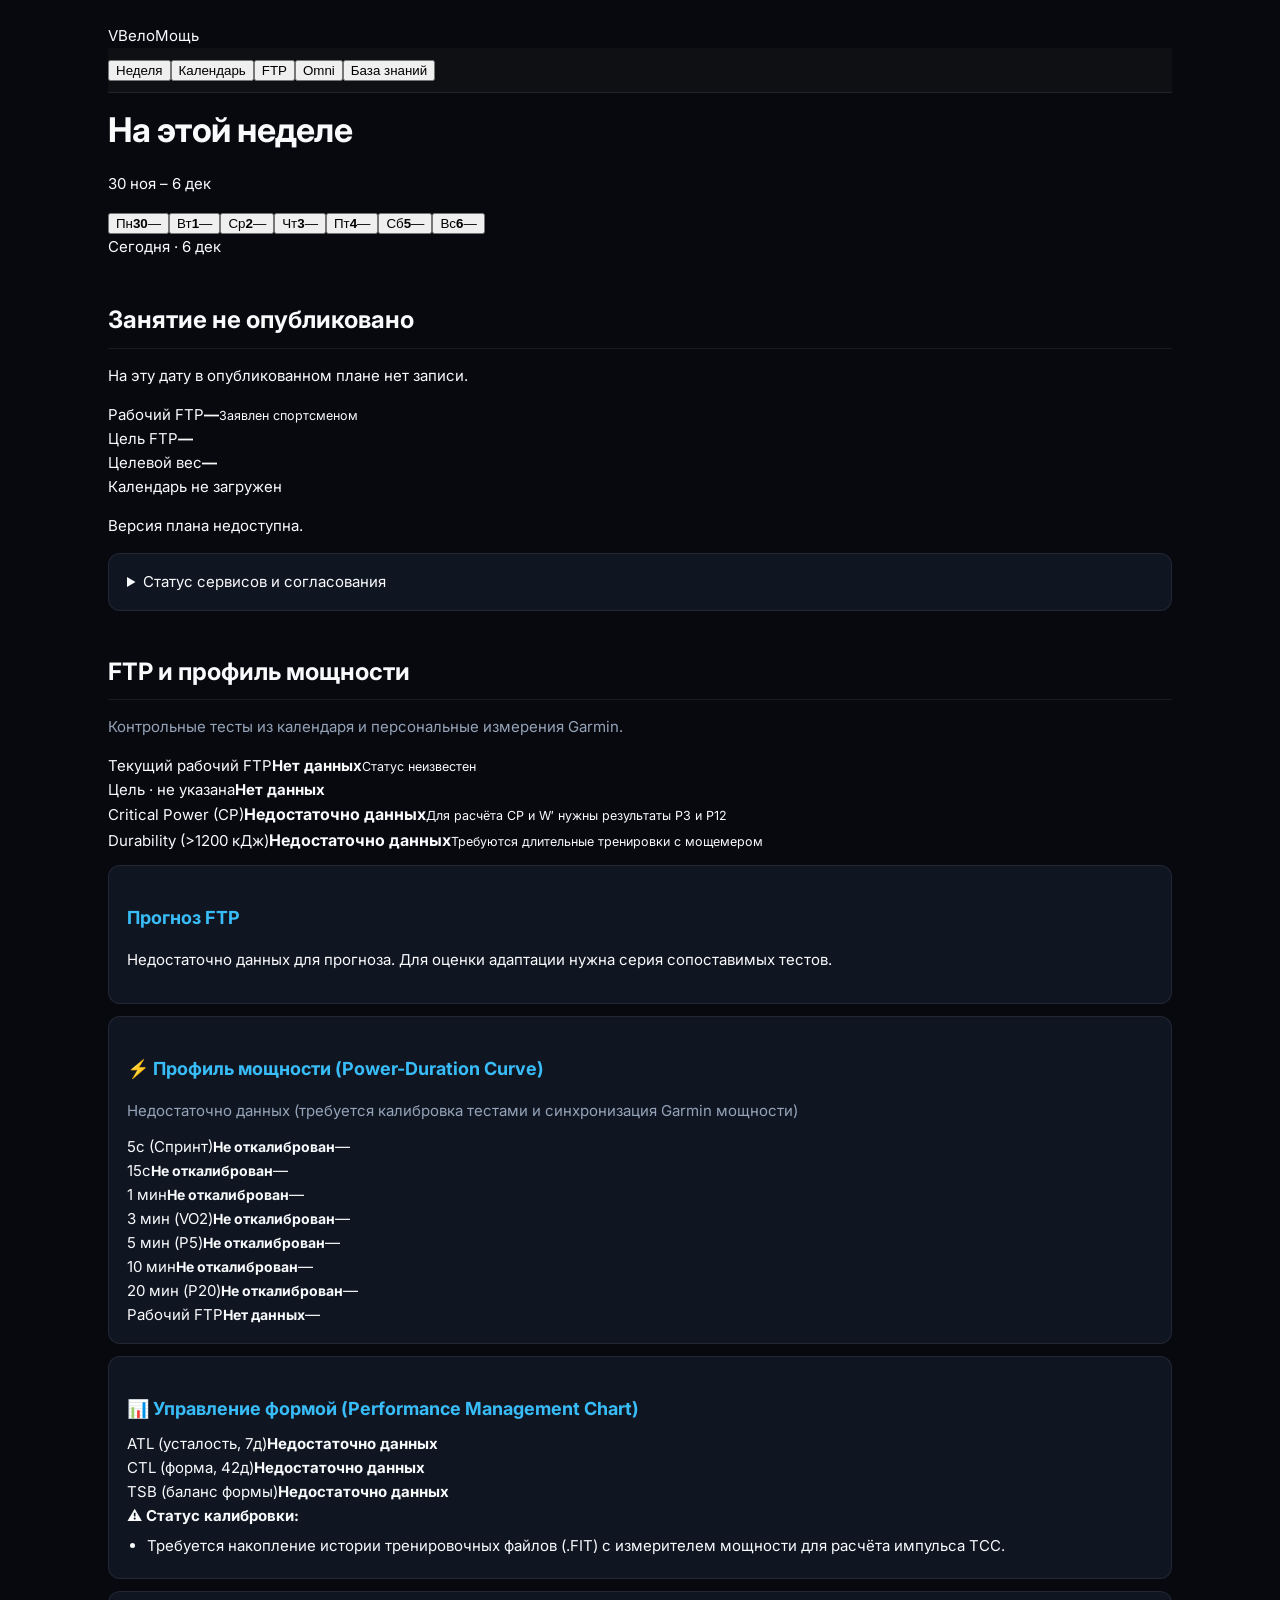
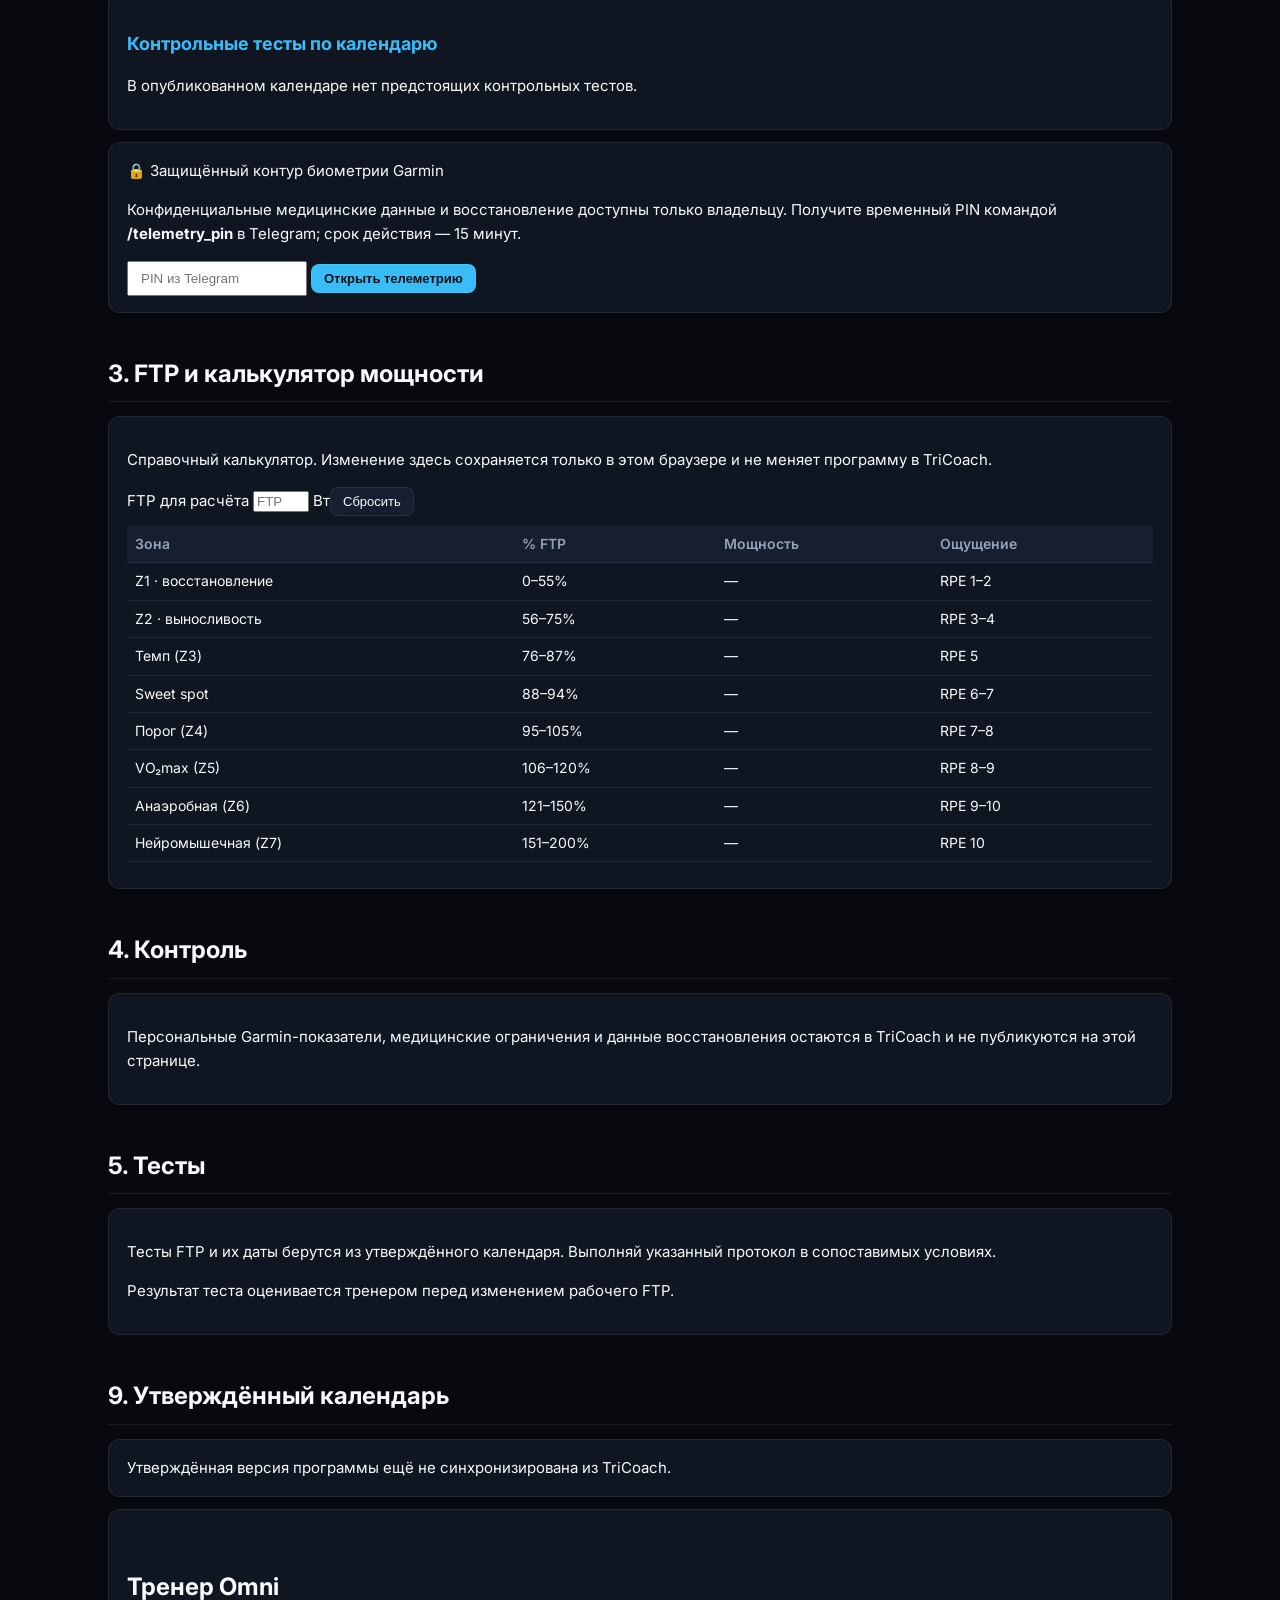
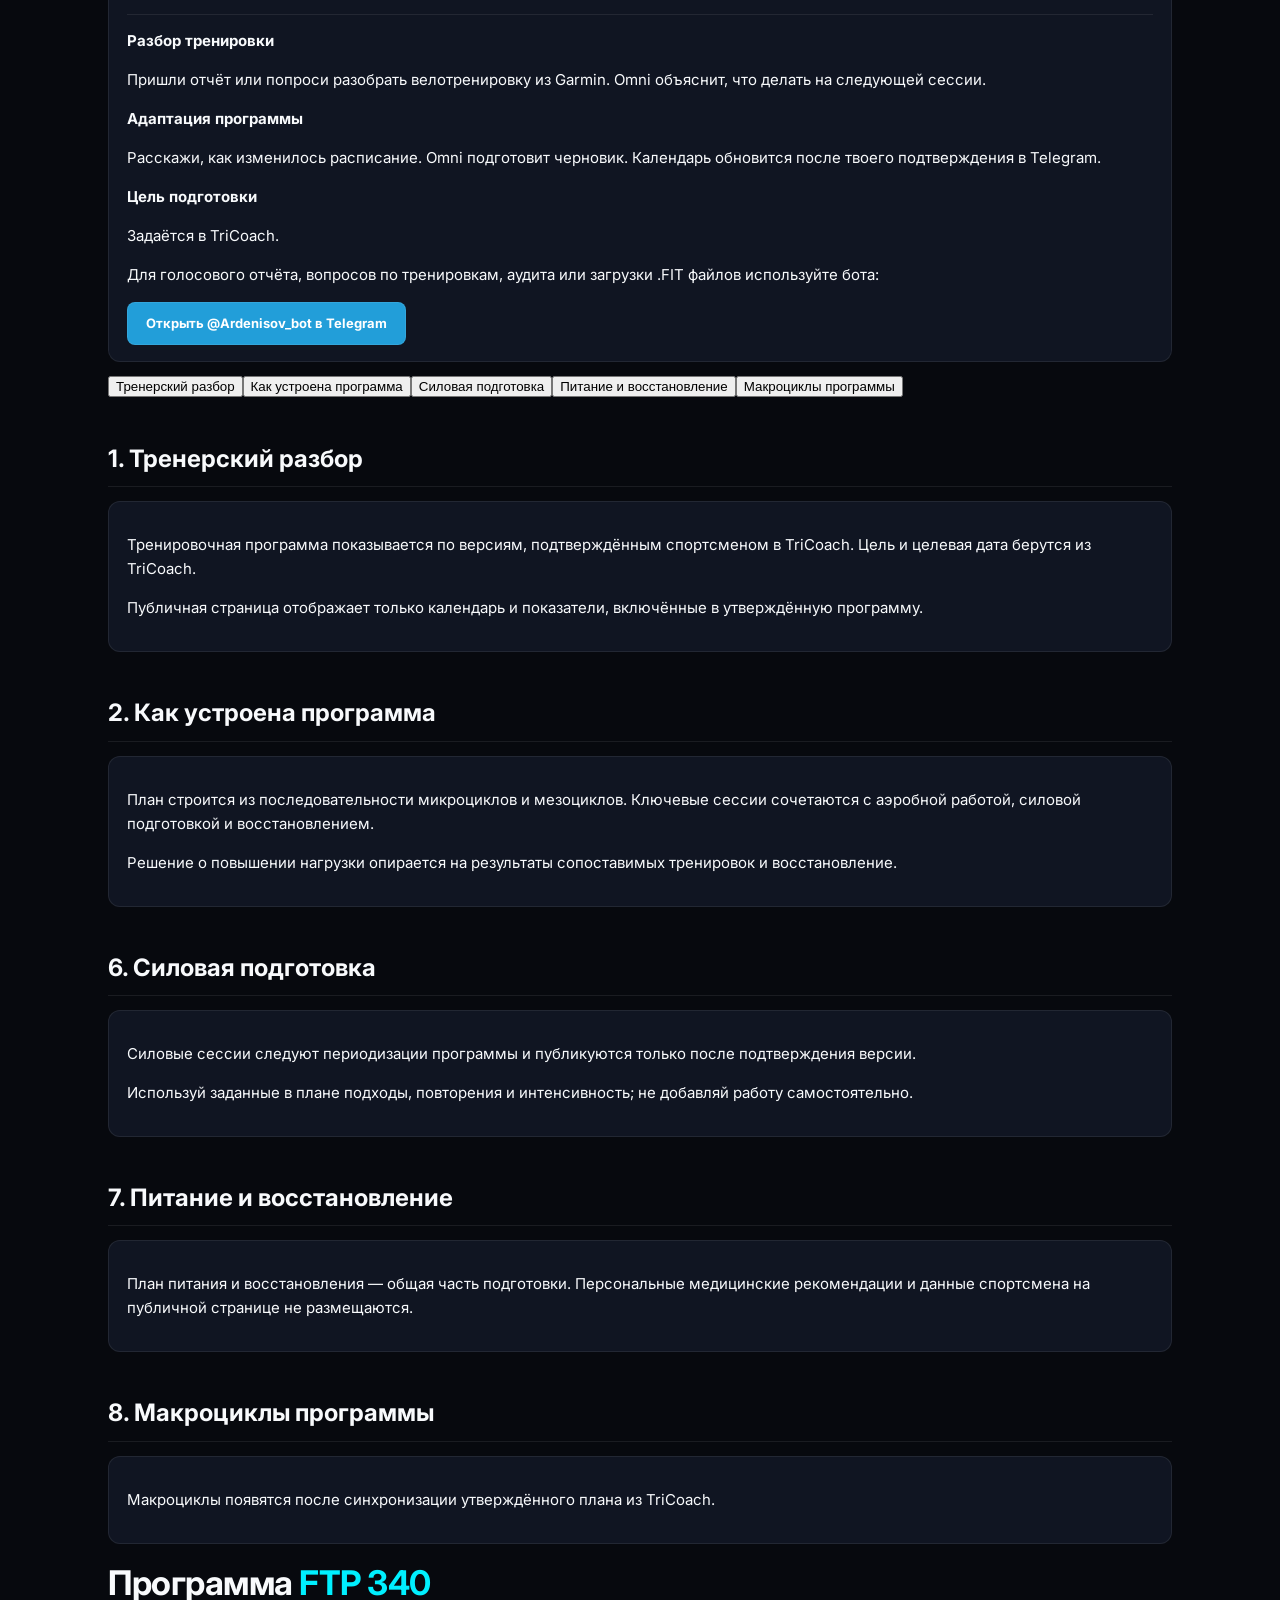
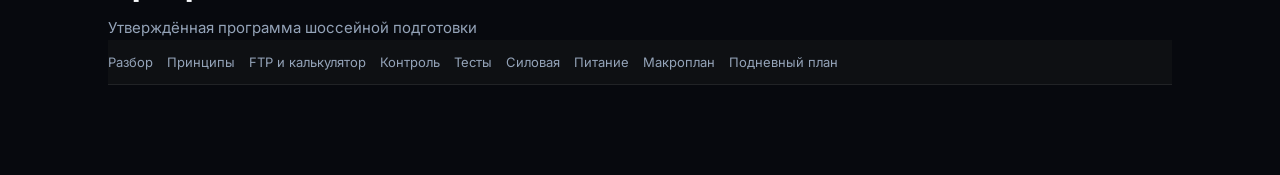
==== site-template/index.html @ 83e7e3b4 "Focus the training board on the approved week and exact exports" ====
<!DOCTYPE html>

<html lang="ru"><head><meta charset="utf-8"/><meta content="width=device-width,initial-scale=1" name="viewport"/><link href="https://fonts.googleapis.com" rel="preconnect"/><link crossorigin="" href="https://fonts.gstatic.com" rel="preconnect"/><link href="https://fonts.googleapis.com/css2?family=Inter:wght@400;500;600;700;850&amp;family=JetBrains+Mono:wght@500;700;800&amp;family=Manrope:wght@400;500;600;700;800&amp;display=swap" rel="stylesheet"/><title>ВелоМощь · Программа подготовки FTP 340</title><style>
:root{--bg:#07090e;--card:rgba(18,24,38,0.85);--card2:rgba(24,32,50,0.9);--fg:#f8fafc;--mut:#94a3b8;--acc:#00f0ff;--acc2:#38bdf8;--ok:#10b981;--warn:#f59e0b;--bad:#ef4444;--line:rgba(255,255,255,0.08)}
*{box-sizing:border-box}body{margin:0;background:var(--bg);color:var(--fg);font:15px/1.6 "Inter","Manrope",-apple-system,BlinkMacSystemFont,"Segoe UI",Roboto,sans-serif}
.wrap{max-width:1100px;margin:0 auto;padding:24px 18px 80px}
h1{font-size:34px;margin:0 0 6px;letter-spacing:-.5px}h1 span{color:var(--acc)}
h2{font-size:24px;margin:42px 0 14px;border-bottom:1px solid var(--line);padding-bottom:8px}
h3{font-size:18px;margin:22px 0 8px;color:var(--acc2)}
.sub{color:var(--mut)}
nav{position:sticky;top:0;background:rgba(15,17,21,.95);backdrop-filter:blur(6px);padding:10px 0;z-index:5;border-bottom:1px solid var(--line);margin-bottom:10px}
nav a{color:var(--mut);text-decoration:none;margin-right:14px;font-size:13px;white-space:nowrap}nav a:hover{color:var(--fg)}
.grid{display:grid;grid-template-columns:repeat(auto-fit,minmax(220px,1fr));gap:12px}
.kpi{background:var(--card);border:1px solid var(--line);border-radius:12px;padding:14px}.kpi b{display:block;font-size:26px;color:var(--acc)}.kpi span{color:var(--mut);font-size:13px}
.card{background:var(--card);border:1px solid var(--line);border-radius:12px;padding:16px 18px;margin:12px 0}
.card ul{margin:6px 0 0;padding-left:20px}.card li{margin:4px 0}
table{width:100%;border-collapse:collapse;margin:10px 0;font-size:14px}th,td{border-bottom:1px solid var(--line);padding:7px 8px;text-align:left;vertical-align:top}th{color:var(--mut);font-weight:600;background:var(--card2)}
.tag{display:inline-block;font-size:11px;font-weight:700;padding:2px 7px;border-radius:6px;letter-spacing:.3px}
.load{background:#3a2418;color:#ffb38f}.dl{background:#1a3326;color:#8ff0bd}.test{background:#3a1830;color:#ff9fd8}.camp{background:#2d2a14;color:#ffe08f}.taper{background:#16283a;color:#9fd2ff}
.k-key{background:var(--acc);color:#111}.k-long{background:#ffb84d;color:#111}.k-z2{background:#2f6d4f;color:#dfffe9}.k-str{background:#5a4bd1;color:#fff}.k-rest{background:#333a47;color:#cfd6e3}.k-rec{background:#2b4a5e;color:#d6f1ff}.k-test{background:#e04aa5;color:#fff}
.block{background:linear-gradient(135deg,#1b1f29,#151821);border:1px solid var(--line);border-left:4px solid var(--acc);border-radius:12px;padding:16px 18px;margin:28px 0 10px}
.block h3{margin-top:0;color:var(--fg);font-size:20px}
.block dl{display:grid;grid-template-columns:160px 1fr;gap:6px 12px;margin:8px 0 0}.block dt{color:var(--mut)}.block dd{margin:0}
details.week{background:var(--card);border:1px solid var(--line);border-radius:12px;margin:10px 0}
details.week>summary{cursor:pointer;padding:12px 16px;list-style:none;display:flex;gap:10px;align-items:center;flex-wrap:wrap}
details.week>summary::-webkit-details-marker{display:none}
details.week>summary .wn{font-weight:800;font-size:16px;min-width:74px}.wd{color:var(--mut);font-size:13px;min-width:120px}.wf{flex:1;min-width:240px}.wh{color:var(--mut);font-size:13px}
.day{border-top:1px solid var(--line);padding:12px 16px;display:grid;grid-template-columns:92px 1fr;gap:12px}
.day .dl2{font-weight:700}.day .dl2 small{display:block;color:var(--mut);font-weight:400}
.day h4{margin:0 0 4px;font-size:15px}.goal{color:var(--mut);font-size:13.5px;margin:2px 0 6px}
.day ol{margin:4px 0 6px;padding-left:20px}.day li{margin:3px 0}
.meta{display:flex;flex-wrap:wrap;gap:6px 14px;font-size:13px;color:var(--mut)}.meta b{color:var(--fg);font-weight:600}
.notes{font-size:13px;color:#ffd9a8;margin-top:6px}.notes div{margin:2px 0}
.pw{color:var(--acc);font-weight:700}.pct{color:var(--mut);font-size:12px}
.ftpin input{width:70px;background:var(--card2);color:var(--fg);border:1px solid var(--line);border-radius:6px;padding:4px 6px;font-size:14px}
.btn{background:var(--card2);color:var(--fg);border:1px solid var(--line);border-radius:8px;padding:6px 12px;cursor:pointer;font-size:13px;margin-right:6px}
.warn{border-left:4px solid var(--warn)}.bad{border-left:4px solid var(--bad)}.ok{border-left:4px solid var(--ok)}
@media print{nav,.btn{display:none}body{background:#fff;color:#000}.card,.block,details.week{border-color:#ccc;background:#fff}details.week{break-inside:avoid}}
@media(max-width:640px){.day{grid-template-columns:1fr}.block dl{grid-template-columns:1fr}}
</style><link href="board.css?v=20261121-velomosh-week-v5" rel="stylesheet"/><script defer="" src="board.js?v=20261121-velomosh-week-v5"></script></head><body><div class="wrap"><h1>Программа <span>FTP 340</span></h1><div class="sub">Утверждённая программа шоссейной подготовки</div><nav><a href="#analysis">Разбор</a><a href="#principles">Принципы</a><a href="#ftp">FTP и калькулятор</a><a href="#monitor">Контроль</a><a href="#tests">Тесты</a><a href="#strength">Силовая</a><a href="#food">Питание</a><a href="#macro">Макроплан</a><a href="#plan">Подневный план</a></nav><h2 id="analysis">1. Тренерский разбор</h2><div class="card"><p>Тренировочная программа показывается по версиям, подтверждённым спортсменом в TriCoach. Цель и целевая дата берутся из TriCoach.</p><p>Публичная страница отображает только календарь и показатели, включённые в утверждённую программу.</p></div><h2 id="principles">2. Как устроена программа</h2><div class="card"><p>План строится из последовательности микроциклов и мезоциклов. Ключевые сессии сочетаются с аэробной работой, силовой подготовкой и восстановлением.</p><p>Решение о повышении нагрузки опирается на результаты сопоставимых тренировок и восстановление.</p></div><h2 id="ftp">3. FTP и калькулятор мощности</h2><div class="card ftp-calculator" id="ftp-calculator"><p>Справочный калькулятор. Изменение здесь сохраняется только в этом браузере и не меняет программу в TriCoach.</p><label class="ftp-current">FTP для расчёта <input id="ftp-reference" max="600" min="100" step="1" type="number"/> Вт</label><button class="btn" id="ftp-reset" type="button">Сбросить</button><table class="ztab"><thead><tr><th>Зона</th><th>% FTP</th><th>Мощность</th><th>Ощущение</th></tr></thead><tbody></tbody></table></div><h2 id="monitor">4. Контроль</h2><div class="card"><p>Персональные Garmin-показатели, медицинские ограничения и данные восстановления остаются в TriCoach и не публикуются на этой странице.</p></div><h2 id="tests">5. Тесты</h2><div class="card"><p>Тесты FTP и их даты берутся из утверждённого календаря. Выполняй указанный протокол в сопоставимых условиях.</p><p>Результат теста оценивается тренером перед изменением рабочего FTP.</p></div><h2 id="strength">6. Силовая подготовка</h2><div class="card"><p>Силовые сессии следуют периодизации программы и публикуются только после подтверждения версии.</p><p>Используй заданные в плане подходы, повторения и интенсивность; не добавляй работу самостоятельно.</p></div><h2 id="food">7. Питание и восстановление</h2><div class="card"><p>План питания и восстановления — общая часть подготовки. Персональные медицинские рекомендации и данные спортсмена на публичной странице не размещаются.</p></div><h2 id="macro">8. Макроциклы программы</h2><div class="card" id="macro-summary"><p>Структура блоков будет загружена из утверждённой версии программы.</p></div><h2 id="plan">9. Утверждённый календарь</h2><section aria-live="polite" id="approved-plan-calendar"><div class="card plan-loading">Загружаю утверждённую версию программы…</div></section></div></body></html>
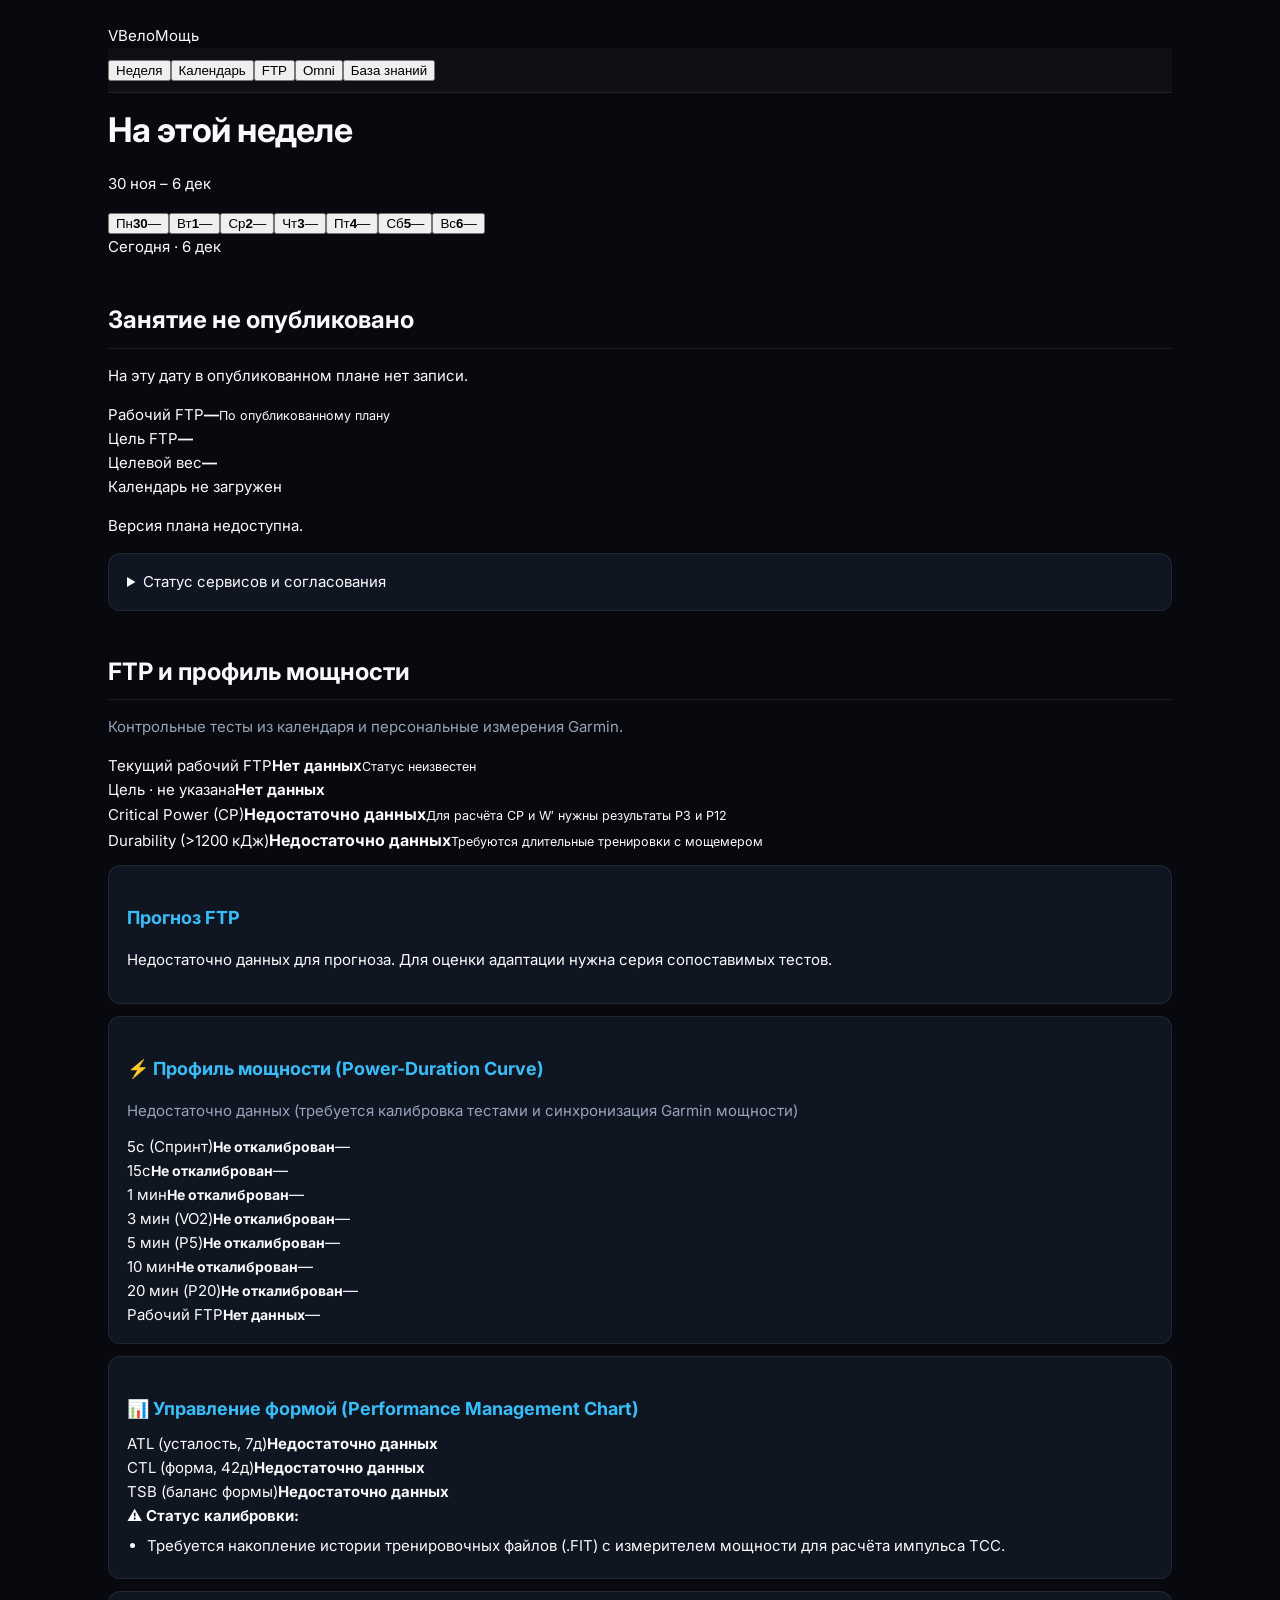
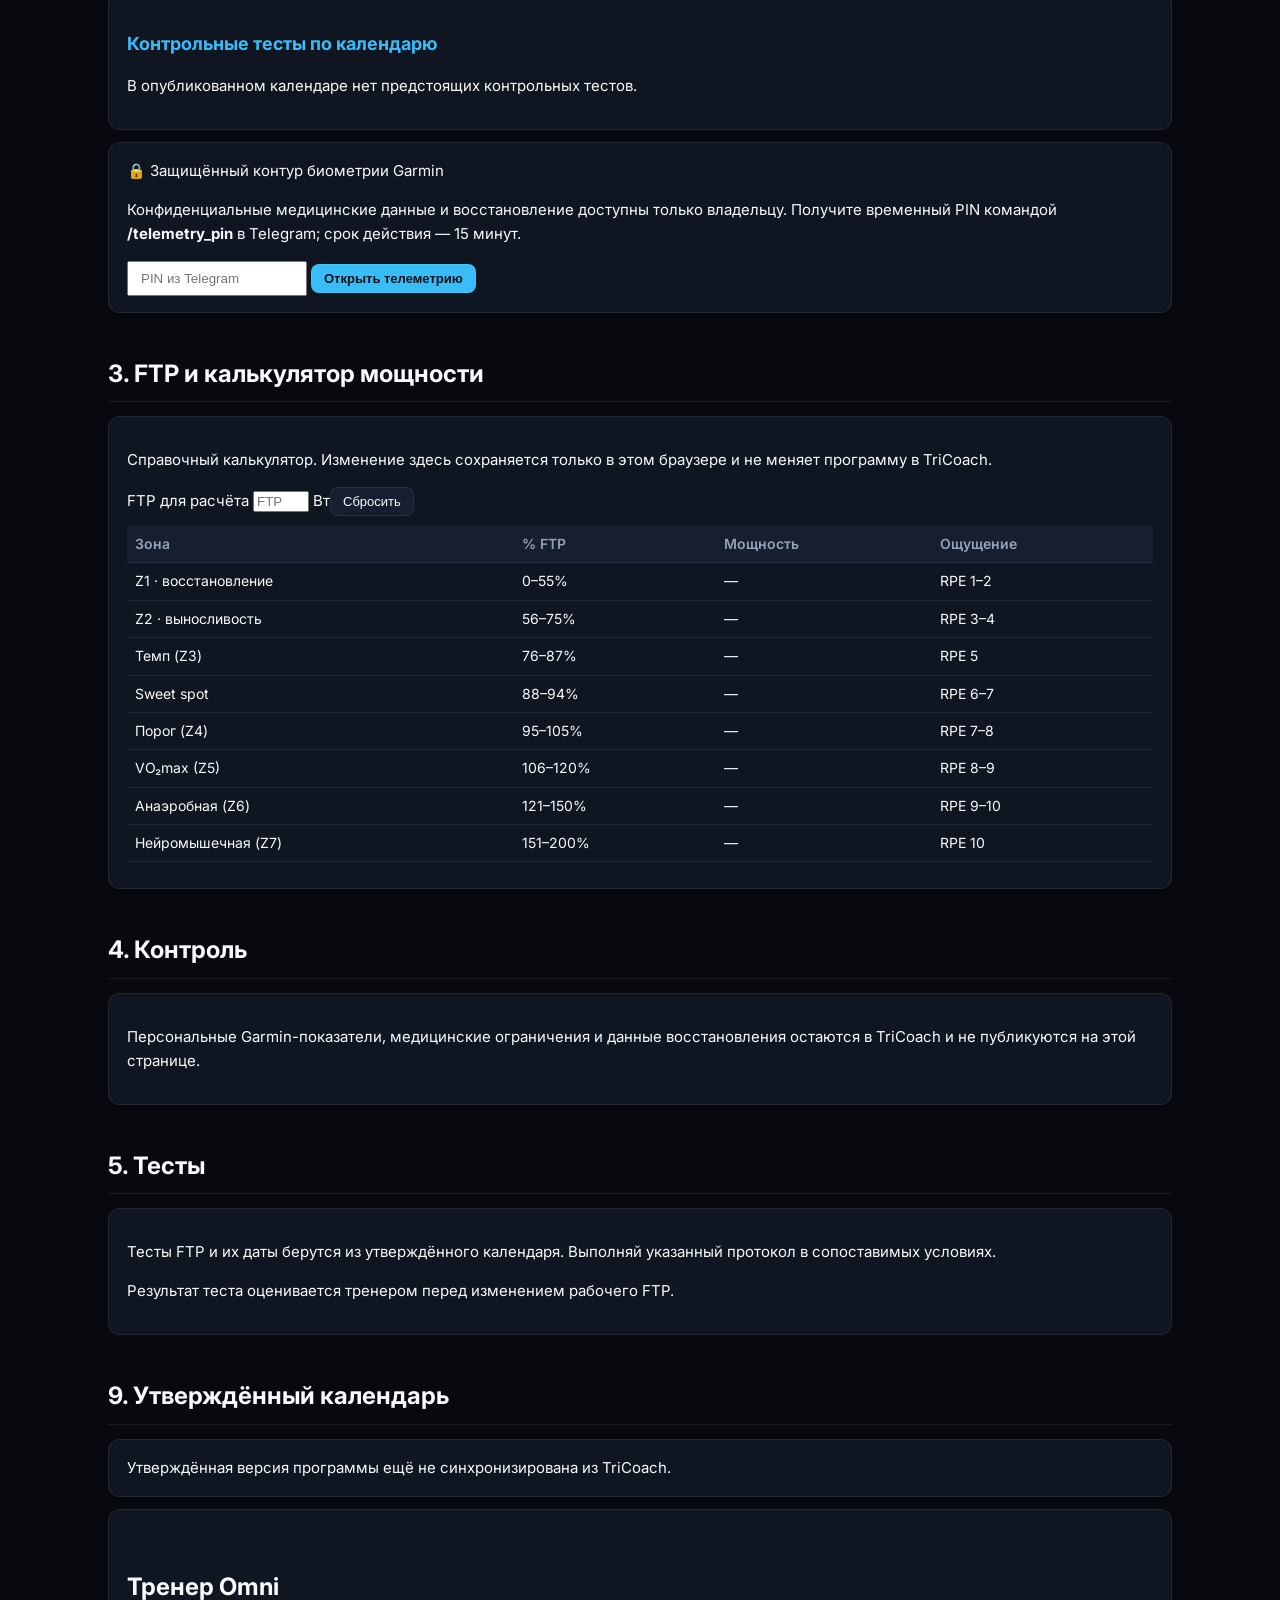
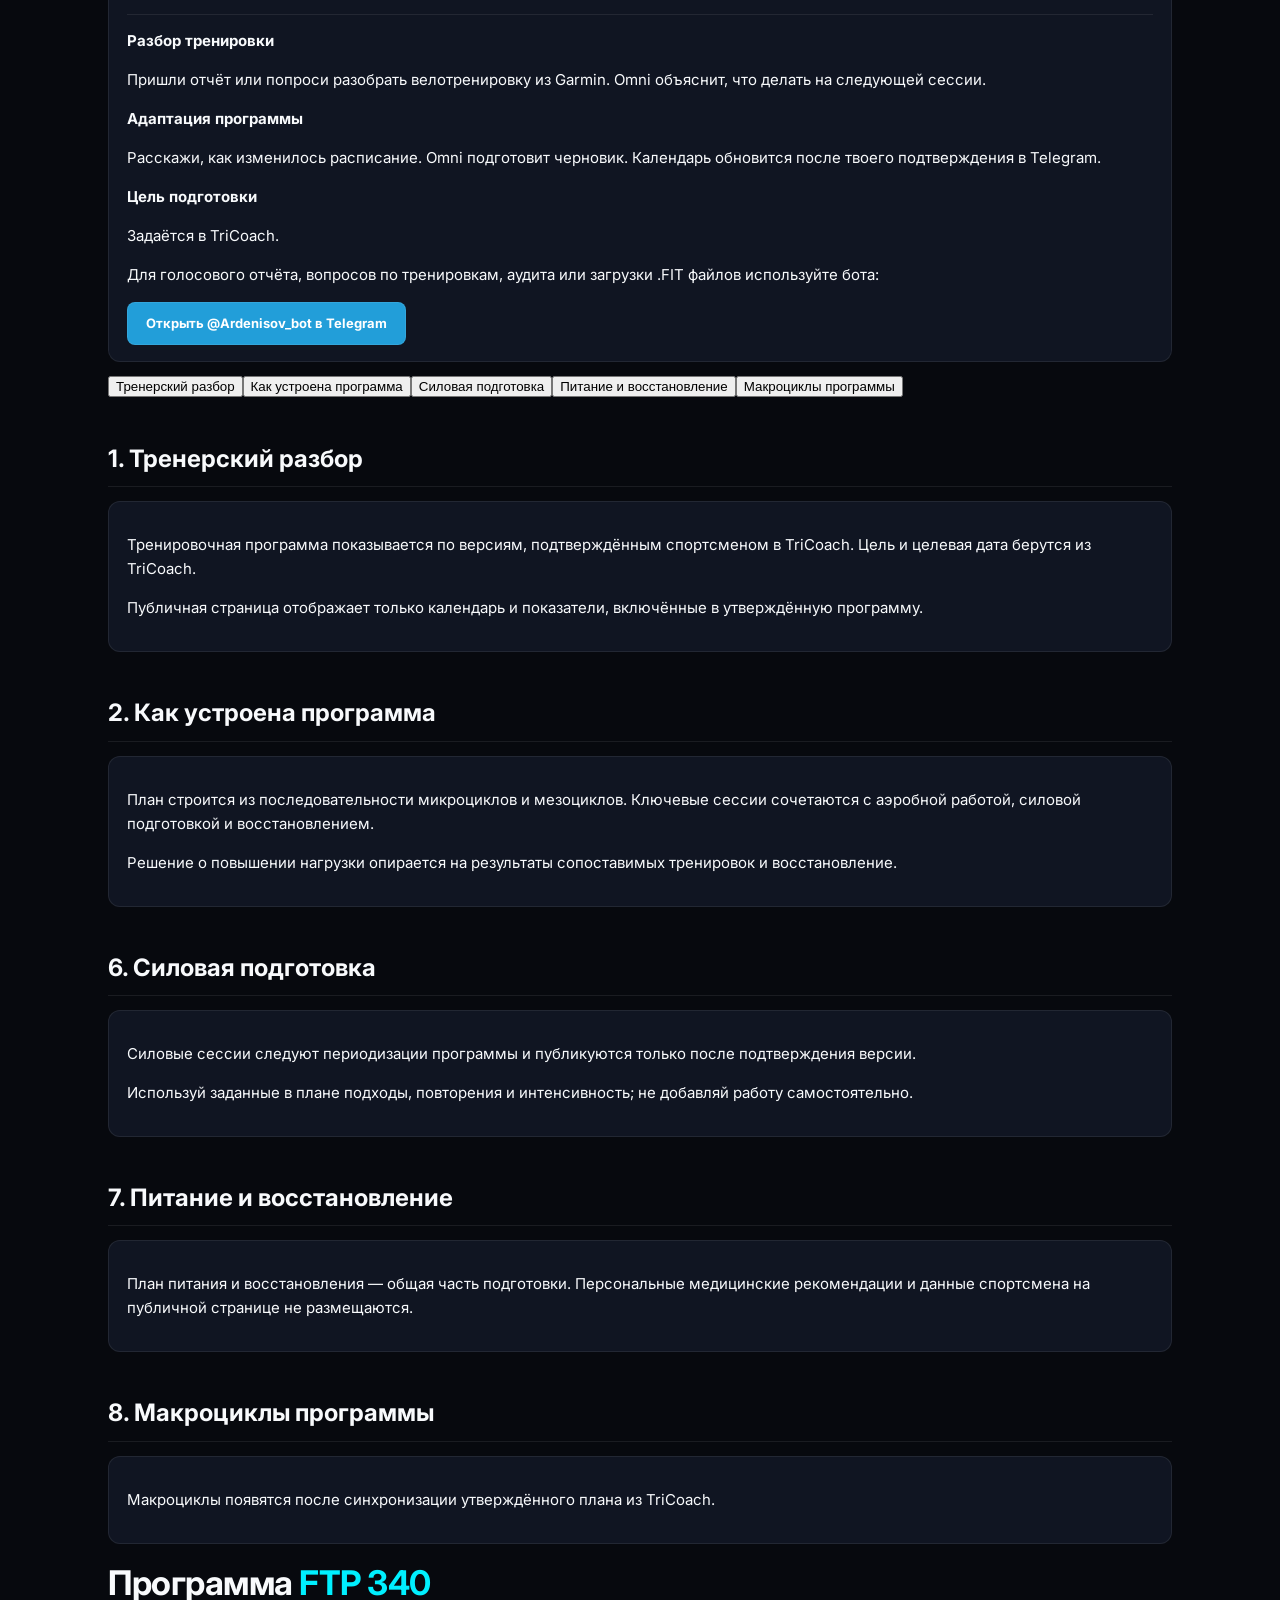
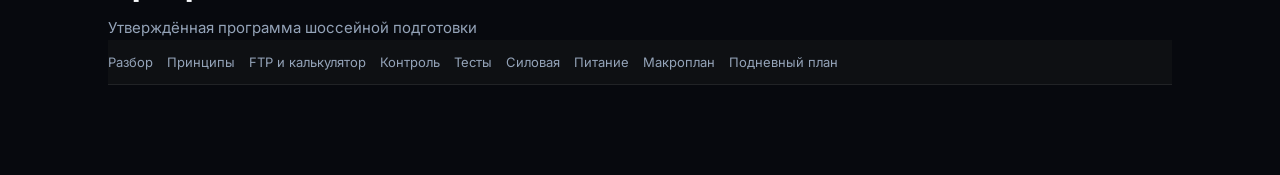
==== commit e63019cf: "Clarify workout title and visualize target from profile" ====
--- a/site-template/index.html
+++ b/site-template/index.html
@@ -37,4 +37,4 @@
 .warn{border-left:4px solid var(--warn)}.bad{border-left:4px solid var(--bad)}.ok{border-left:4px solid var(--ok)}
 @media print{nav,.btn{display:none}body{background:#fff;color:#000}.card,.block,details.week{border-color:#ccc;background:#fff}details.week{break-inside:avoid}}
 @media(max-width:640px){.day{grid-template-columns:1fr}.block dl{grid-template-columns:1fr}}
-</style><link href="board.css?v=20261121-velomosh-week-v5" rel="stylesheet"/><script defer="" src="board.js?v=20261121-velomosh-week-v5"></script></head><body><div class="wrap"><h1>Программа <span>FTP 340</span></h1><div class="sub">Утверждённая программа шоссейной подготовки</div><nav><a href="#analysis">Разбор</a><a href="#principles">Принципы</a><a href="#ftp">FTP и калькулятор</a><a href="#monitor">Контроль</a><a href="#tests">Тесты</a><a href="#strength">Силовая</a><a href="#food">Питание</a><a href="#macro">Макроплан</a><a href="#plan">Подневный план</a></nav><h2 id="analysis">1. Тренерский разбор</h2><div class="card"><p>Тренировочная программа показывается по версиям, подтверждённым спортсменом в TriCoach. Цель и целевая дата берутся из TriCoach.</p><p>Публичная страница отображает только календарь и показатели, включённые в утверждённую программу.</p></div><h2 id="principles">2. Как устроена программа</h2><div class="card"><p>План строится из последовательности микроциклов и мезоциклов. Ключевые сессии сочетаются с аэробной работой, силовой подготовкой и восстановлением.</p><p>Решение о повышении нагрузки опирается на результаты сопоставимых тренировок и восстановление.</p></div><h2 id="ftp">3. FTP и калькулятор мощности</h2><div class="card ftp-calculator" id="ftp-calculator"><p>Справочный калькулятор. Изменение здесь сохраняется только в этом браузере и не меняет программу в TriCoach.</p><label class="ftp-current">FTP для расчёта <input id="ftp-reference" max="600" min="100" step="1" type="number"/> Вт</label><button class="btn" id="ftp-reset" type="button">Сбросить</button><table class="ztab"><thead><tr><th>Зона</th><th>% FTP</th><th>Мощность</th><th>Ощущение</th></tr></thead><tbody></tbody></table></div><h2 id="monitor">4. Контроль</h2><div class="card"><p>Персональные Garmin-показатели, медицинские ограничения и данные восстановления остаются в TriCoach и не публикуются на этой странице.</p></div><h2 id="tests">5. Тесты</h2><div class="card"><p>Тесты FTP и их даты берутся из утверждённого календаря. Выполняй указанный протокол в сопоставимых условиях.</p><p>Результат теста оценивается тренером перед изменением рабочего FTP.</p></div><h2 id="strength">6. Силовая подготовка</h2><div class="card"><p>Силовые сессии следуют периодизации программы и публикуются только после подтверждения версии.</p><p>Используй заданные в плане подходы, повторения и интенсивность; не добавляй работу самостоятельно.</p></div><h2 id="food">7. Питание и восстановление</h2><div class="card"><p>План питания и восстановления — общая часть подготовки. Персональные медицинские рекомендации и данные спортсмена на публичной странице не размещаются.</p></div><h2 id="macro">8. Макроциклы программы</h2><div class="card" id="macro-summary"><p>Структура блоков будет загружена из утверждённой версии программы.</p></div><h2 id="plan">9. Утверждённый календарь</h2><section aria-live="polite" id="approved-plan-calendar"><div class="card plan-loading">Загружаю утверждённую версию программы…</div></section></div></body></html>
+</style><link href="board.css?v=20261121-velomosh-daylight-v3" rel="stylesheet"/><script defer="" src="board.js?v=20261121-velomosh-daylight-v3"></script></head><body><div class="wrap"><h1>Программа <span>FTP 340</span></h1><div class="sub">Утверждённая программа шоссейной подготовки</div><nav><a href="#analysis">Разбор</a><a href="#principles">Принципы</a><a href="#ftp">FTP и калькулятор</a><a href="#monitor">Контроль</a><a href="#tests">Тесты</a><a href="#strength">Силовая</a><a href="#food">Питание</a><a href="#macro">Макроплан</a><a href="#plan">Подневный план</a></nav><h2 id="analysis">1. Тренерский разбор</h2><div class="card"><p>Тренировочная программа показывается по версиям, подтверждённым спортсменом в TriCoach. Цель и целевая дата берутся из TriCoach.</p><p>Публичная страница отображает только календарь и показатели, включённые в утверждённую программу.</p></div><h2 id="principles">2. Как устроена программа</h2><div class="card"><p>План строится из последовательности микроциклов и мезоциклов. Ключевые сессии сочетаются с аэробной работой, силовой подготовкой и восстановлением.</p><p>Решение о повышении нагрузки опирается на результаты сопоставимых тренировок и восстановление.</p></div><h2 id="ftp">3. FTP и калькулятор мощности</h2><div class="card ftp-calculator" id="ftp-calculator"><p>Справочный калькулятор. Изменение здесь сохраняется только в этом браузере и не меняет программу в TriCoach.</p><label class="ftp-current">FTP для расчёта <input id="ftp-reference" max="600" min="100" step="1" type="number"/> Вт</label><button class="btn" id="ftp-reset" type="button">Сбросить</button><table class="ztab"><thead><tr><th>Зона</th><th>% FTP</th><th>Мощность</th><th>Ощущение</th></tr></thead><tbody></tbody></table></div><h2 id="monitor">4. Контроль</h2><div class="card"><p>Персональные Garmin-показатели, медицинские ограничения и данные восстановления остаются в TriCoach и не публикуются на этой странице.</p></div><h2 id="tests">5. Тесты</h2><div class="card"><p>Тесты FTP и их даты берутся из утверждённого календаря. Выполняй указанный протокол в сопоставимых условиях.</p><p>Результат теста оценивается тренером перед изменением рабочего FTP.</p></div><h2 id="strength">6. Силовая подготовка</h2><div class="card"><p>Силовые сессии следуют периодизации программы и публикуются только после подтверждения версии.</p><p>Используй заданные в плане подходы, повторения и интенсивность; не добавляй работу самостоятельно.</p></div><h2 id="food">7. Питание и восстановление</h2><div class="card"><p>План питания и восстановления — общая часть подготовки. Персональные медицинские рекомендации и данные спортсмена на публичной странице не размещаются.</p></div><h2 id="macro">8. Макроциклы программы</h2><div class="card" id="macro-summary"><p>Структура блоков будет загружена из утверждённой версии программы.</p></div><h2 id="plan">9. Утверждённый календарь</h2><section aria-live="polite" id="approved-plan-calendar"><div class="card plan-loading">Загружаю утверждённую версию программы…</div></section></div></body></html>
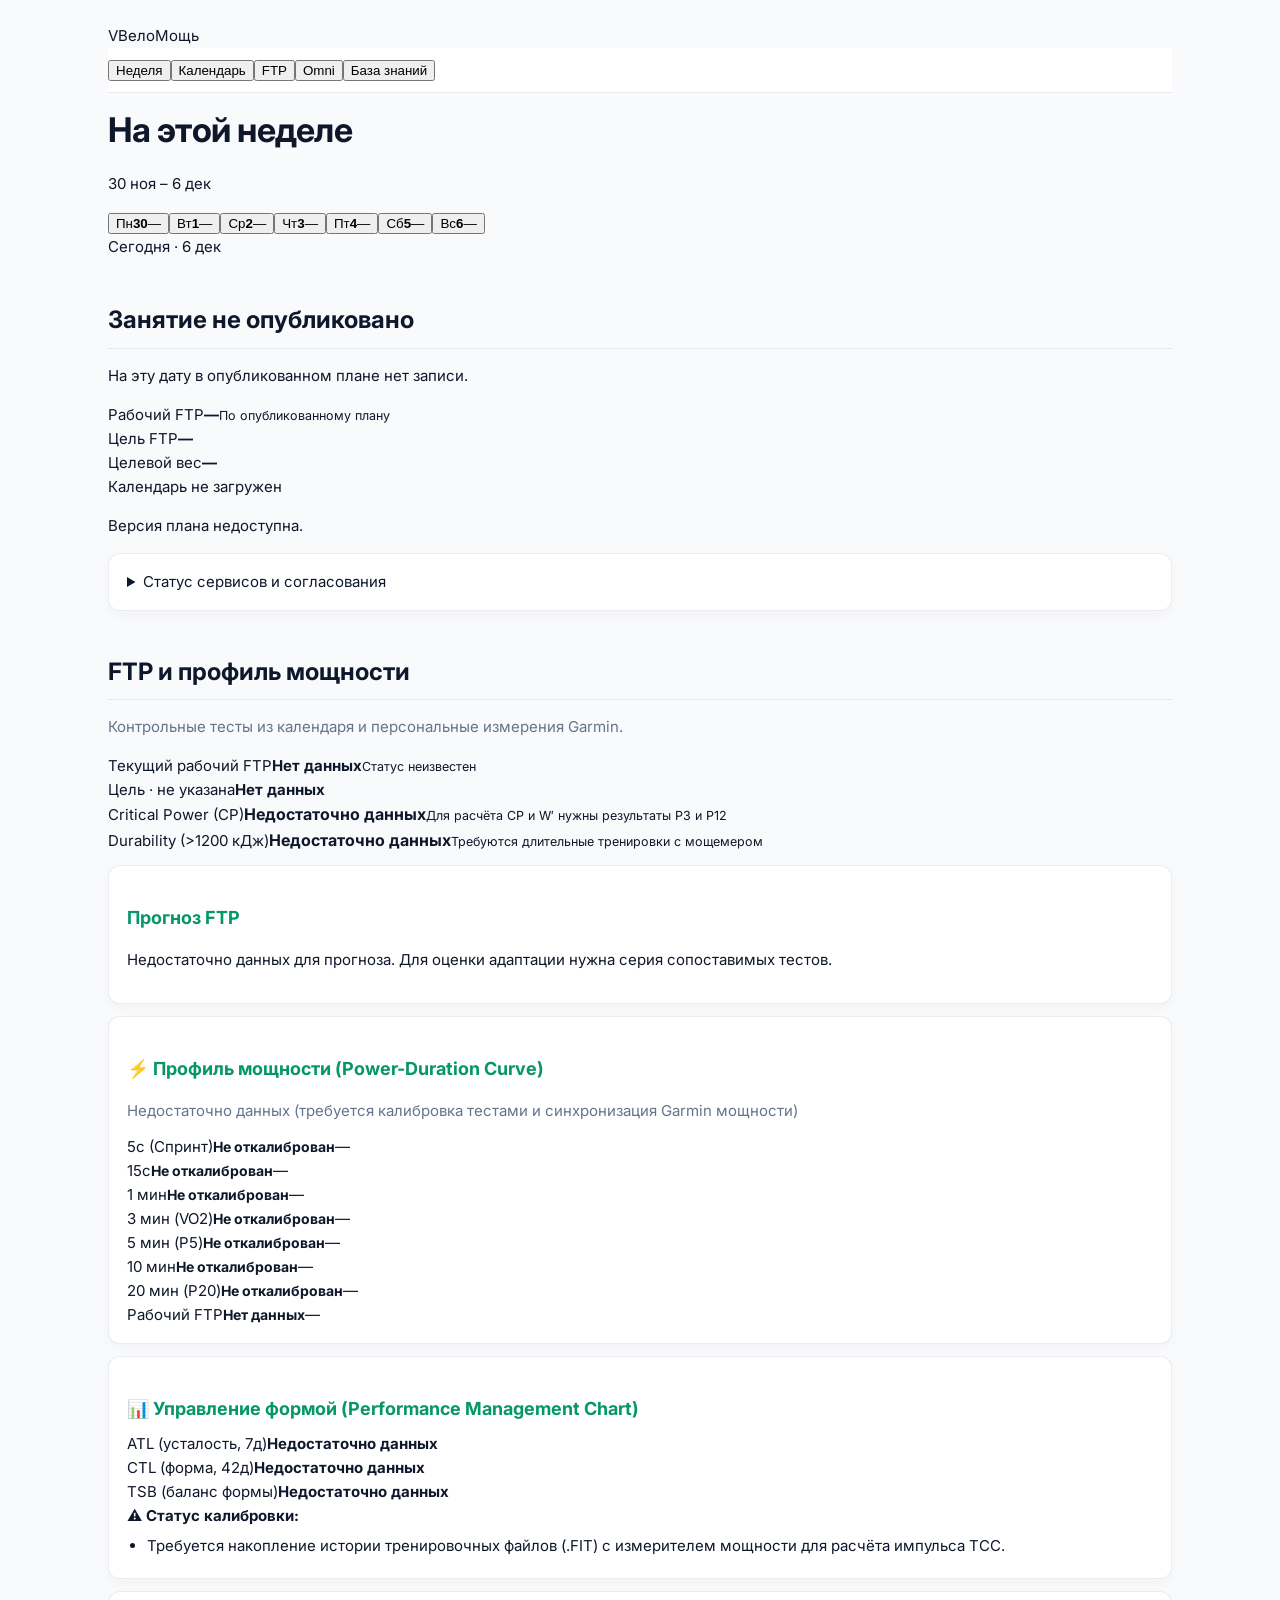
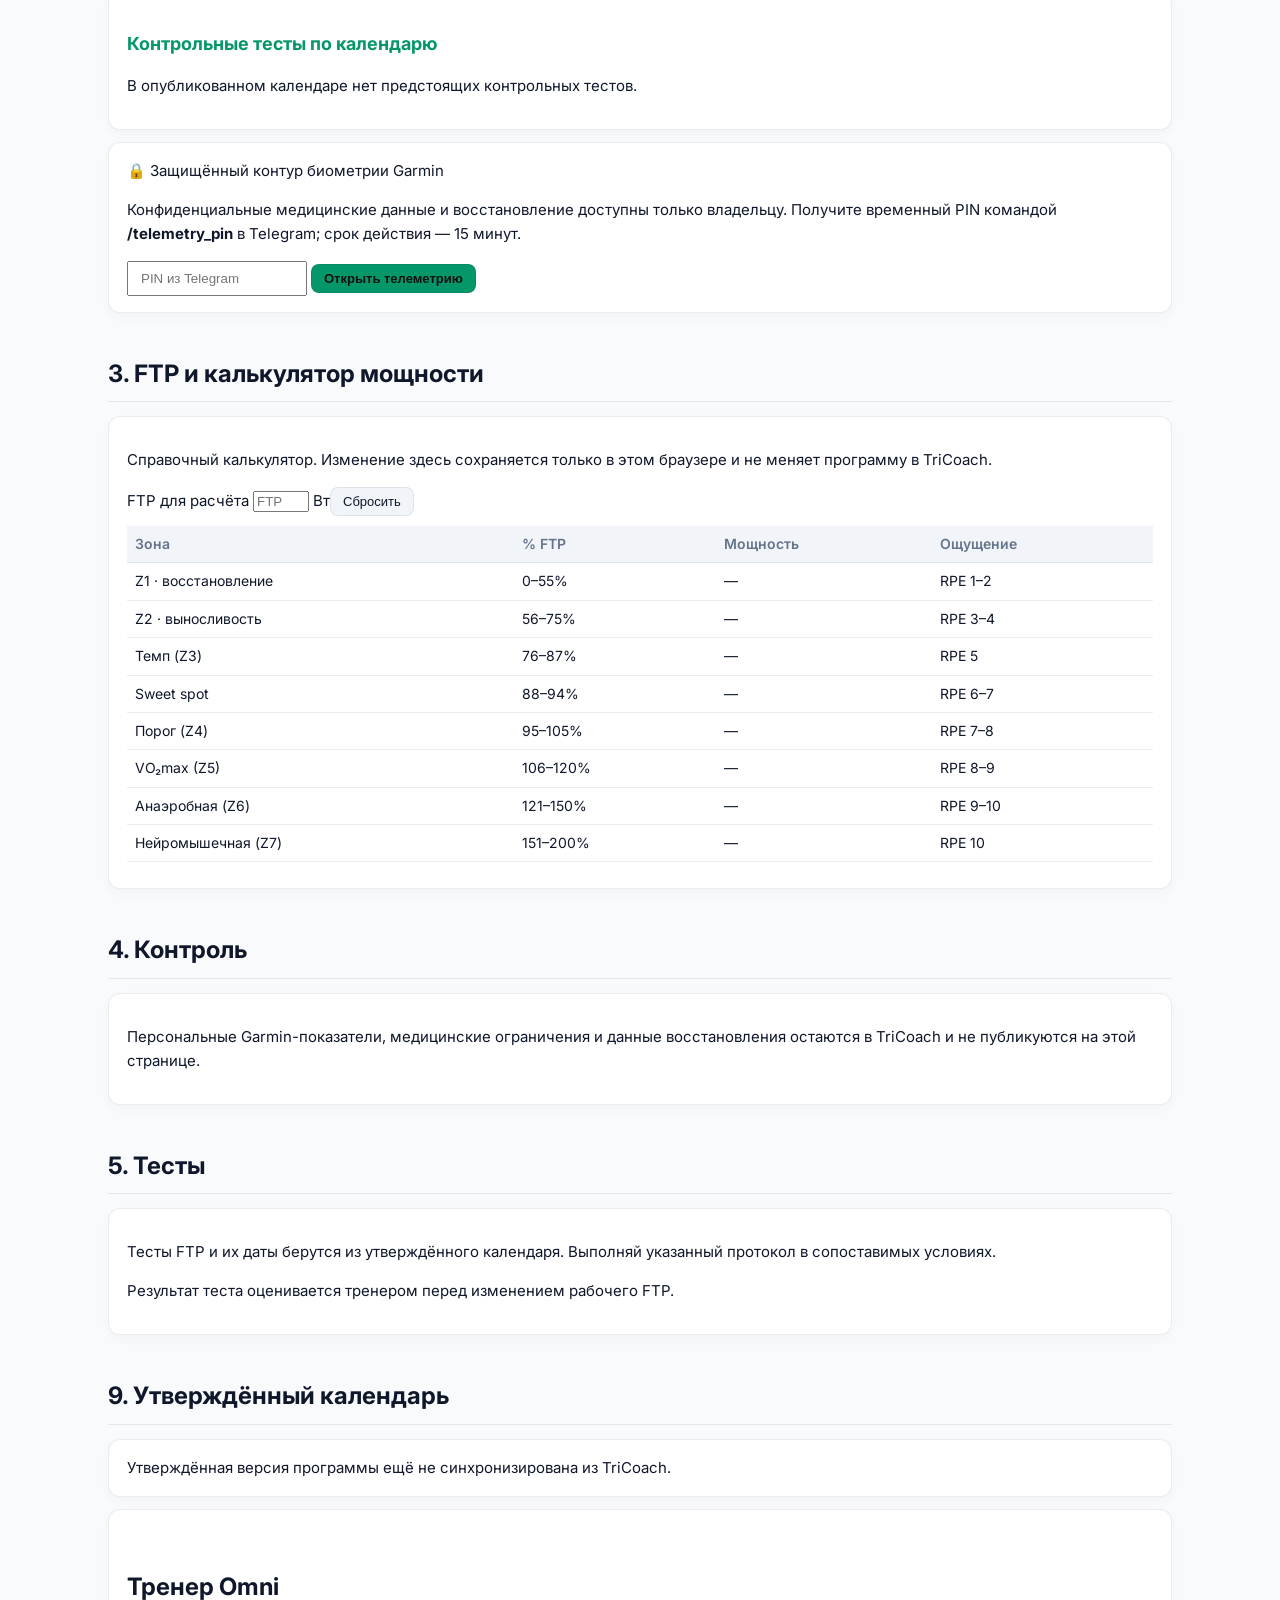
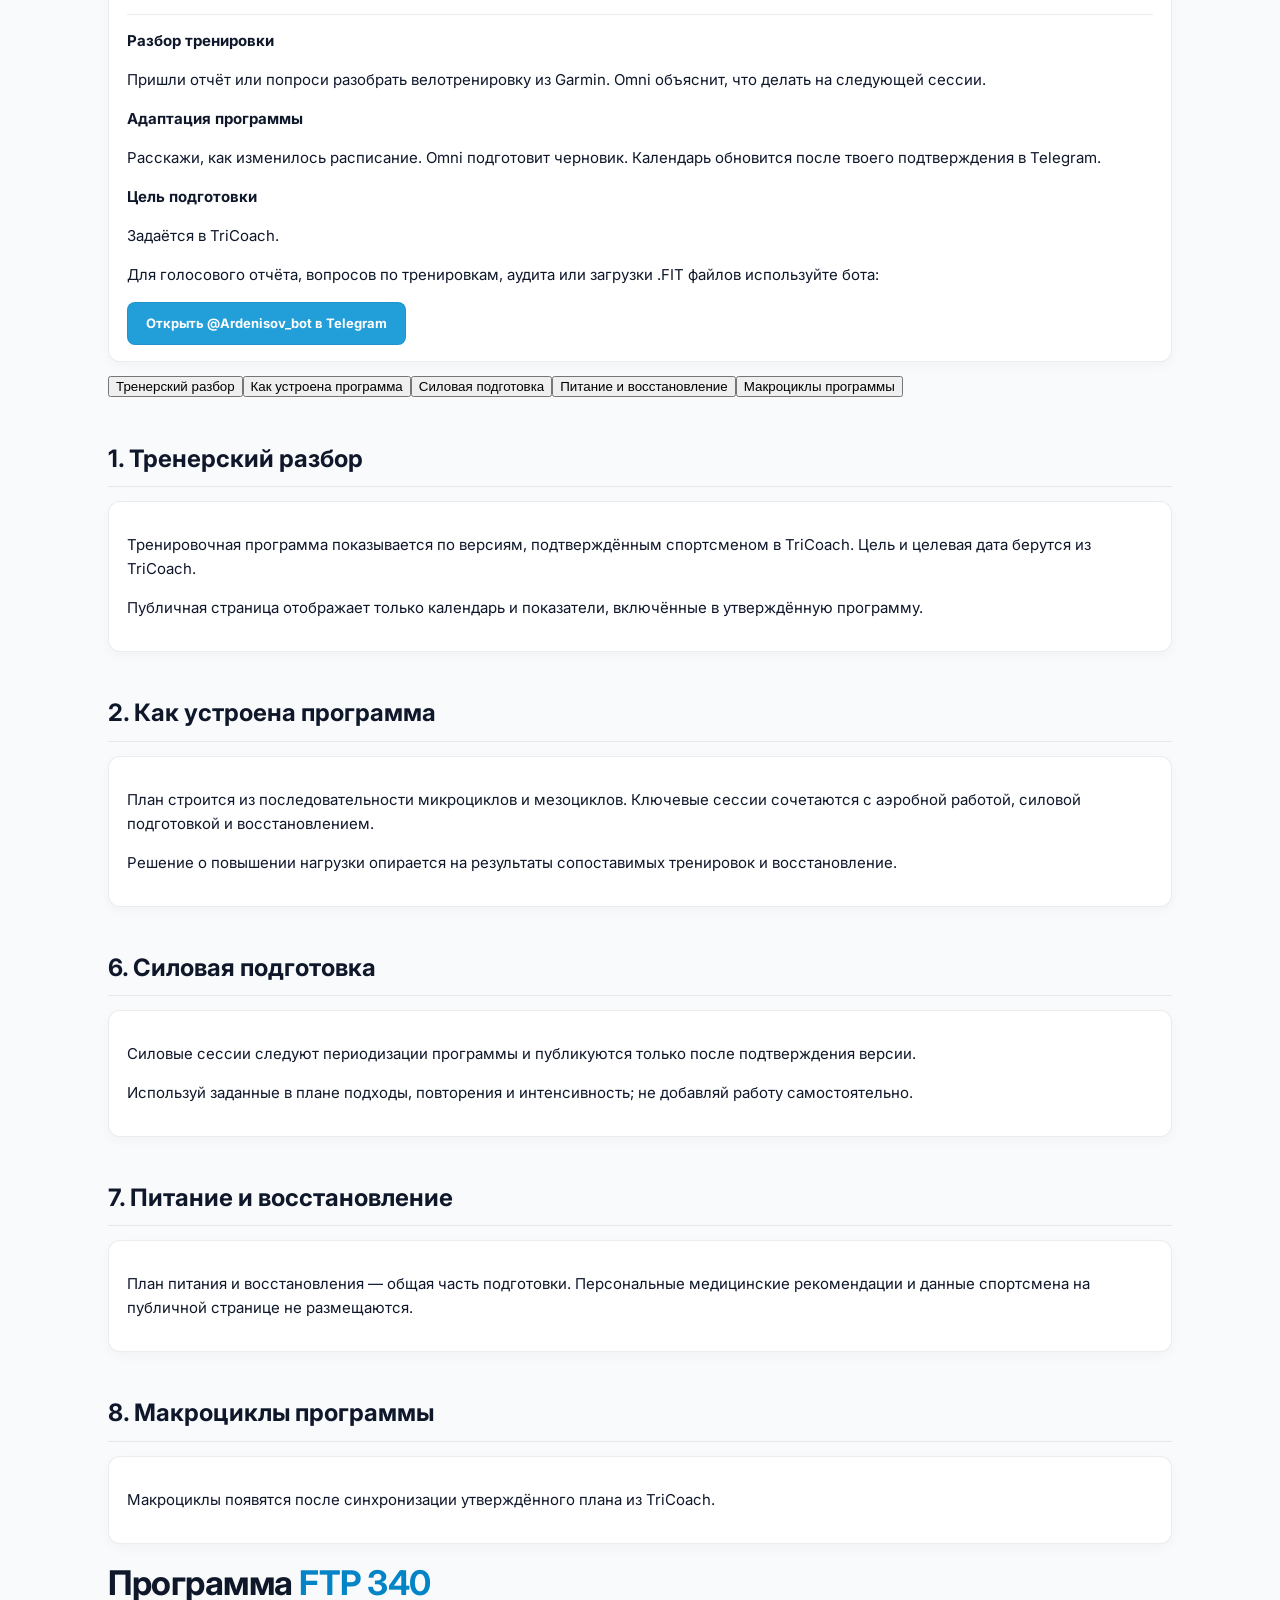
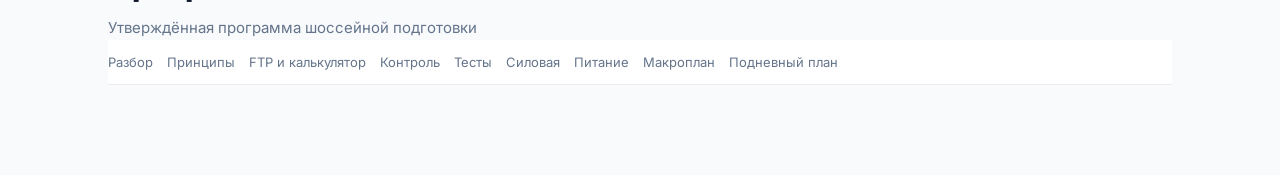
==== commit 462bd61a: "feat(ui): radical redesign to Luminous Sunrise Titanium eye-candy design system" ====
--- a/site-template/index.html
+++ b/site-template/index.html
@@ -1,27 +1,27 @@
 <!DOCTYPE html>
 
 <html lang="ru"><head><meta charset="utf-8"/><meta content="width=device-width,initial-scale=1" name="viewport"/><link href="https://fonts.googleapis.com" rel="preconnect"/><link crossorigin="" href="https://fonts.gstatic.com" rel="preconnect"/><link href="https://fonts.googleapis.com/css2?family=Inter:wght@400;500;600;700;850&amp;family=JetBrains+Mono:wght@500;700;800&amp;family=Manrope:wght@400;500;600;700;800&amp;display=swap" rel="stylesheet"/><title>ВелоМощь · Программа подготовки FTP 340</title><style>
-:root{--bg:#07090e;--card:rgba(18,24,38,0.85);--card2:rgba(24,32,50,0.9);--fg:#f8fafc;--mut:#94a3b8;--acc:#00f0ff;--acc2:#38bdf8;--ok:#10b981;--warn:#f59e0b;--bad:#ef4444;--line:rgba(255,255,255,0.08)}
+:root{--bg:#f8fafc;--card:#ffffff;--card2:#f1f5f9;--fg:#0f172a;--mut:#64748b;--acc:#0284c7;--acc2:#059669;--ok:#059669;--warn:#d97706;--bad:#e11d48;--line:rgba(15,23,42,0.08)}
 *{box-sizing:border-box}body{margin:0;background:var(--bg);color:var(--fg);font:15px/1.6 "Inter","Manrope",-apple-system,BlinkMacSystemFont,"Segoe UI",Roboto,sans-serif}
 .wrap{max-width:1100px;margin:0 auto;padding:24px 18px 80px}
 h1{font-size:34px;margin:0 0 6px;letter-spacing:-.5px}h1 span{color:var(--acc)}
 h2{font-size:24px;margin:42px 0 14px;border-bottom:1px solid var(--line);padding-bottom:8px}
 h3{font-size:18px;margin:22px 0 8px;color:var(--acc2)}
 .sub{color:var(--mut)}
-nav{position:sticky;top:0;background:rgba(15,17,21,.95);backdrop-filter:blur(6px);padding:10px 0;z-index:5;border-bottom:1px solid var(--line);margin-bottom:10px}
+nav{position:sticky;top:0;background:rgba(255,255,255,.95);backdrop-filter:blur(6px);padding:10px 0;z-index:5;border-bottom:1px solid var(--line);margin-bottom:10px}
 nav a{color:var(--mut);text-decoration:none;margin-right:14px;font-size:13px;white-space:nowrap}nav a:hover{color:var(--fg)}
 .grid{display:grid;grid-template-columns:repeat(auto-fit,minmax(220px,1fr));gap:12px}
-.kpi{background:var(--card);border:1px solid var(--line);border-radius:12px;padding:14px}.kpi b{display:block;font-size:26px;color:var(--acc)}.kpi span{color:var(--mut);font-size:13px}
-.card{background:var(--card);border:1px solid var(--line);border-radius:12px;padding:16px 18px;margin:12px 0}
+.kpi{background:var(--card);border:1px solid var(--line);border-radius:12px;padding:14px;box-shadow:0 4px 12px rgba(15,23,42,.03)}.kpi b{display:block;font-size:26px;color:var(--acc)}.kpi span{color:var(--mut);font-size:13px}
+.card{background:var(--card);border:1px solid var(--line);border-radius:12px;padding:16px 18px;margin:12px 0;box-shadow:0 4px 12px rgba(15,23,42,.03)}
 .card ul{margin:6px 0 0;padding-left:20px}.card li{margin:4px 0}
 table{width:100%;border-collapse:collapse;margin:10px 0;font-size:14px}th,td{border-bottom:1px solid var(--line);padding:7px 8px;text-align:left;vertical-align:top}th{color:var(--mut);font-weight:600;background:var(--card2)}
 .tag{display:inline-block;font-size:11px;font-weight:700;padding:2px 7px;border-radius:6px;letter-spacing:.3px}
-.load{background:#3a2418;color:#ffb38f}.dl{background:#1a3326;color:#8ff0bd}.test{background:#3a1830;color:#ff9fd8}.camp{background:#2d2a14;color:#ffe08f}.taper{background:#16283a;color:#9fd2ff}
-.k-key{background:var(--acc);color:#111}.k-long{background:#ffb84d;color:#111}.k-z2{background:#2f6d4f;color:#dfffe9}.k-str{background:#5a4bd1;color:#fff}.k-rest{background:#333a47;color:#cfd6e3}.k-rec{background:#2b4a5e;color:#d6f1ff}.k-test{background:#e04aa5;color:#fff}
-.block{background:linear-gradient(135deg,#1b1f29,#151821);border:1px solid var(--line);border-left:4px solid var(--acc);border-radius:12px;padding:16px 18px;margin:28px 0 10px}
+.load{background:#fef3c7;color:#92400e}.dl{background:#ecfdf5;color:#065f46}.test{background:#fce7f3;color:#9d174d}.camp{background:#fef9c3;color:#854d0e}.taper{background:#e0f2fe;color:#075985}
+.k-key{background:var(--acc);color:#fff}.k-long{background:#f59e0b;color:#fff}.k-z2{background:#059669;color:#fff}.k-str{background:#7c3aed;color:#fff}.k-rest{background:#e2e8f0;color:#475569}.k-rec{background:#e0f2fe;color:#0369a1}.k-test{background:#e11d48;color:#fff}
+.block{background:#ffffff;border:1px solid var(--line);border-left:4px solid var(--acc);border-radius:12px;padding:16px 18px;margin:28px 0 10px;box-shadow:0 4px 12px rgba(15,23,42,.03)}
 .block h3{margin-top:0;color:var(--fg);font-size:20px}
 .block dl{display:grid;grid-template-columns:160px 1fr;gap:6px 12px;margin:8px 0 0}.block dt{color:var(--mut)}.block dd{margin:0}
-details.week{background:var(--card);border:1px solid var(--line);border-radius:12px;margin:10px 0}
+details.week{background:var(--card);border:1px solid var(--line);border-radius:12px;margin:10px 0;box-shadow:0 4px 12px rgba(15,23,42,.03)}
 details.week>summary{cursor:pointer;padding:12px 16px;list-style:none;display:flex;gap:10px;align-items:center;flex-wrap:wrap}
 details.week>summary::-webkit-details-marker{display:none}
 details.week>summary .wn{font-weight:800;font-size:16px;min-width:74px}.wd{color:var(--mut);font-size:13px;min-width:120px}.wf{flex:1;min-width:240px}.wh{color:var(--mut);font-size:13px}
@@ -30,11 +30,11 @@
 .day h4{margin:0 0 4px;font-size:15px}.goal{color:var(--mut);font-size:13.5px;margin:2px 0 6px}
 .day ol{margin:4px 0 6px;padding-left:20px}.day li{margin:3px 0}
 .meta{display:flex;flex-wrap:wrap;gap:6px 14px;font-size:13px;color:var(--mut)}.meta b{color:var(--fg);font-weight:600}
-.notes{font-size:13px;color:#ffd9a8;margin-top:6px}.notes div{margin:2px 0}
+.notes{font-size:13px;color:#b45309;margin-top:6px}.notes div{margin:2px 0}
 .pw{color:var(--acc);font-weight:700}.pct{color:var(--mut);font-size:12px}
 .ftpin input{width:70px;background:var(--card2);color:var(--fg);border:1px solid var(--line);border-radius:6px;padding:4px 6px;font-size:14px}
 .btn{background:var(--card2);color:var(--fg);border:1px solid var(--line);border-radius:8px;padding:6px 12px;cursor:pointer;font-size:13px;margin-right:6px}
 .warn{border-left:4px solid var(--warn)}.bad{border-left:4px solid var(--bad)}.ok{border-left:4px solid var(--ok)}
 @media print{nav,.btn{display:none}body{background:#fff;color:#000}.card,.block,details.week{border-color:#ccc;background:#fff}details.week{break-inside:avoid}}
 @media(max-width:640px){.day{grid-template-columns:1fr}.block dl{grid-template-columns:1fr}}
-</style><link href="board.css?v=20261121-velomosh-daylight-v3" rel="stylesheet"/><script defer="" src="board.js?v=20261121-velomosh-daylight-v3"></script></head><body><div class="wrap"><h1>Программа <span>FTP 340</span></h1><div class="sub">Утверждённая программа шоссейной подготовки</div><nav><a href="#analysis">Разбор</a><a href="#principles">Принципы</a><a href="#ftp">FTP и калькулятор</a><a href="#monitor">Контроль</a><a href="#tests">Тесты</a><a href="#strength">Силовая</a><a href="#food">Питание</a><a href="#macro">Макроплан</a><a href="#plan">Подневный план</a></nav><h2 id="analysis">1. Тренерский разбор</h2><div class="card"><p>Тренировочная программа показывается по версиям, подтверждённым спортсменом в TriCoach. Цель и целевая дата берутся из TriCoach.</p><p>Публичная страница отображает только календарь и показатели, включённые в утверждённую программу.</p></div><h2 id="principles">2. Как устроена программа</h2><div class="card"><p>План строится из последовательности микроциклов и мезоциклов. Ключевые сессии сочетаются с аэробной работой, силовой подготовкой и восстановлением.</p><p>Решение о повышении нагрузки опирается на результаты сопоставимых тренировок и восстановление.</p></div><h2 id="ftp">3. FTP и калькулятор мощности</h2><div class="card ftp-calculator" id="ftp-calculator"><p>Справочный калькулятор. Изменение здесь сохраняется только в этом браузере и не меняет программу в TriCoach.</p><label class="ftp-current">FTP для расчёта <input id="ftp-reference" max="600" min="100" step="1" type="number"/> Вт</label><button class="btn" id="ftp-reset" type="button">Сбросить</button><table class="ztab"><thead><tr><th>Зона</th><th>% FTP</th><th>Мощность</th><th>Ощущение</th></tr></thead><tbody></tbody></table></div><h2 id="monitor">4. Контроль</h2><div class="card"><p>Персональные Garmin-показатели, медицинские ограничения и данные восстановления остаются в TriCoach и не публикуются на этой странице.</p></div><h2 id="tests">5. Тесты</h2><div class="card"><p>Тесты FTP и их даты берутся из утверждённого календаря. Выполняй указанный протокол в сопоставимых условиях.</p><p>Результат теста оценивается тренером перед изменением рабочего FTP.</p></div><h2 id="strength">6. Силовая подготовка</h2><div class="card"><p>Силовые сессии следуют периодизации программы и публикуются только после подтверждения версии.</p><p>Используй заданные в плане подходы, повторения и интенсивность; не добавляй работу самостоятельно.</p></div><h2 id="food">7. Питание и восстановление</h2><div class="card"><p>План питания и восстановления — общая часть подготовки. Персональные медицинские рекомендации и данные спортсмена на публичной странице не размещаются.</p></div><h2 id="macro">8. Макроциклы программы</h2><div class="card" id="macro-summary"><p>Структура блоков будет загружена из утверждённой версии программы.</p></div><h2 id="plan">9. Утверждённый календарь</h2><section aria-live="polite" id="approved-plan-calendar"><div class="card plan-loading">Загружаю утверждённую версию программы…</div></section></div></body></html>
+</style><link href="board.css?v=20261121-sunrise-luminous-v8" rel="stylesheet"/><script defer="" src="board.js?v=20261121-sunrise-luminous-v8"></script></head><body><div class="wrap"><h1>Программа <span>FTP 340</span></h1><div class="sub">Утверждённая программа шоссейной подготовки</div><nav><a href="#analysis">Разбор</a><a href="#principles">Принципы</a><a href="#ftp">FTP и калькулятор</a><a href="#monitor">Контроль</a><a href="#tests">Тесты</a><a href="#strength">Силовая</a><a href="#food">Питание</a><a href="#macro">Макроплан</a><a href="#plan">Подневный план</a></nav><h2 id="analysis">1. Тренерский разбор</h2><div class="card"><p>Тренировочная программа показывается по версиям, подтверждённым спортсменом в TriCoach. Цель и целевая дата берутся из TriCoach.</p><p>Публичная страница отображает только календарь и показатели, включённые в утверждённую программу.</p></div><h2 id="principles">2. Как устроена программа</h2><div class="card"><p>План строится из последовательности микроциклов и мезоциклов. Ключевые сессии сочетаются с аэробной работой, силовой подготовкой и восстановлением.</p><p>Решение о повышении нагрузки опирается на результаты сопоставимых тренировок и восстановление.</p></div><h2 id="ftp">3. FTP и калькулятор мощности</h2><div class="card ftp-calculator" id="ftp-calculator"><p>Справочный калькулятор. Изменение здесь сохраняется только в этом браузере и не меняет программу в TriCoach.</p><label class="ftp-current">FTP для расчёта <input id="ftp-reference" max="600" min="100" step="1" type="number"/> Вт</label><button class="btn" id="ftp-reset" type="button">Сбросить</button><table class="ztab"><thead><tr><th>Зона</th><th>% FTP</th><th>Мощность</th><th>Ощущение</th></tr></thead><tbody></tbody></table></div><h2 id="monitor">4. Контроль</h2><div class="card"><p>Персональные Garmin-показатели, медицинские ограничения и данные восстановления остаются в TriCoach и не публикуются на этой странице.</p></div><h2 id="tests">5. Тесты</h2><div class="card"><p>Тесты FTP и их даты берутся из утверждённого календаря. Выполняй указанный протокол в сопоставимых условиях.</p><p>Результат теста оценивается тренером перед изменением рабочего FTP.</p></div><h2 id="strength">6. Силовая подготовка</h2><div class="card"><p>Силовые сессии следуют периодизации программы и публикуются только после подтверждения версии.</p><p>Используй заданные в плане подходы, повторения и интенсивность; не добавляй работу самостоятельно.</p></div><h2 id="food">7. Питание и восстановление</h2><div class="card"><p>План питания и восстановления — общая часть подготовки. Персональные медицинские рекомендации и данные спортсмена на публичной странице не размещаются.</p></div><h2 id="macro">8. Макроциклы программы</h2><div class="card" id="macro-summary"><p>Структура блоков будет загружена из утверждённой версии программы.</p></div><h2 id="plan">9. Утверждённый календарь</h2><section aria-live="polite" id="approved-plan-calendar"><div class="card plan-loading">Загружаю утверждённую версию программы…</div></section></div></body></html>
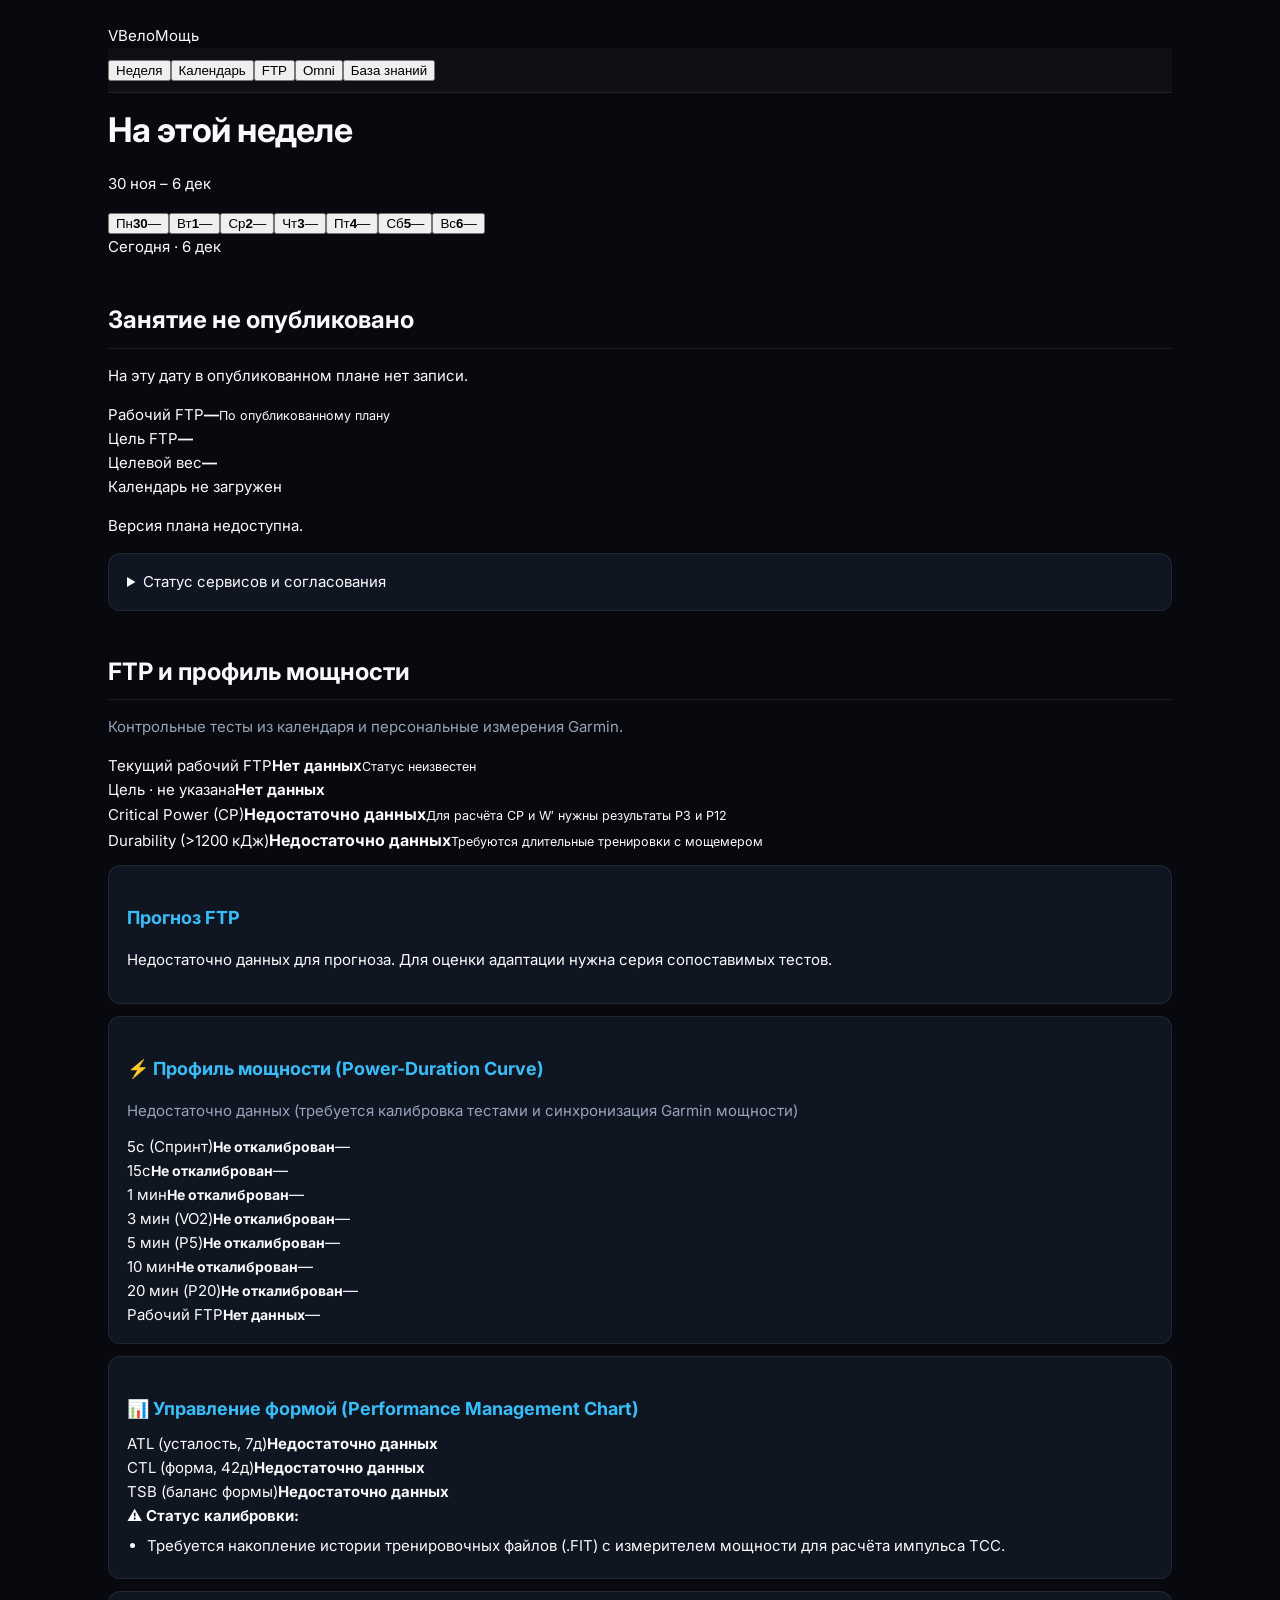
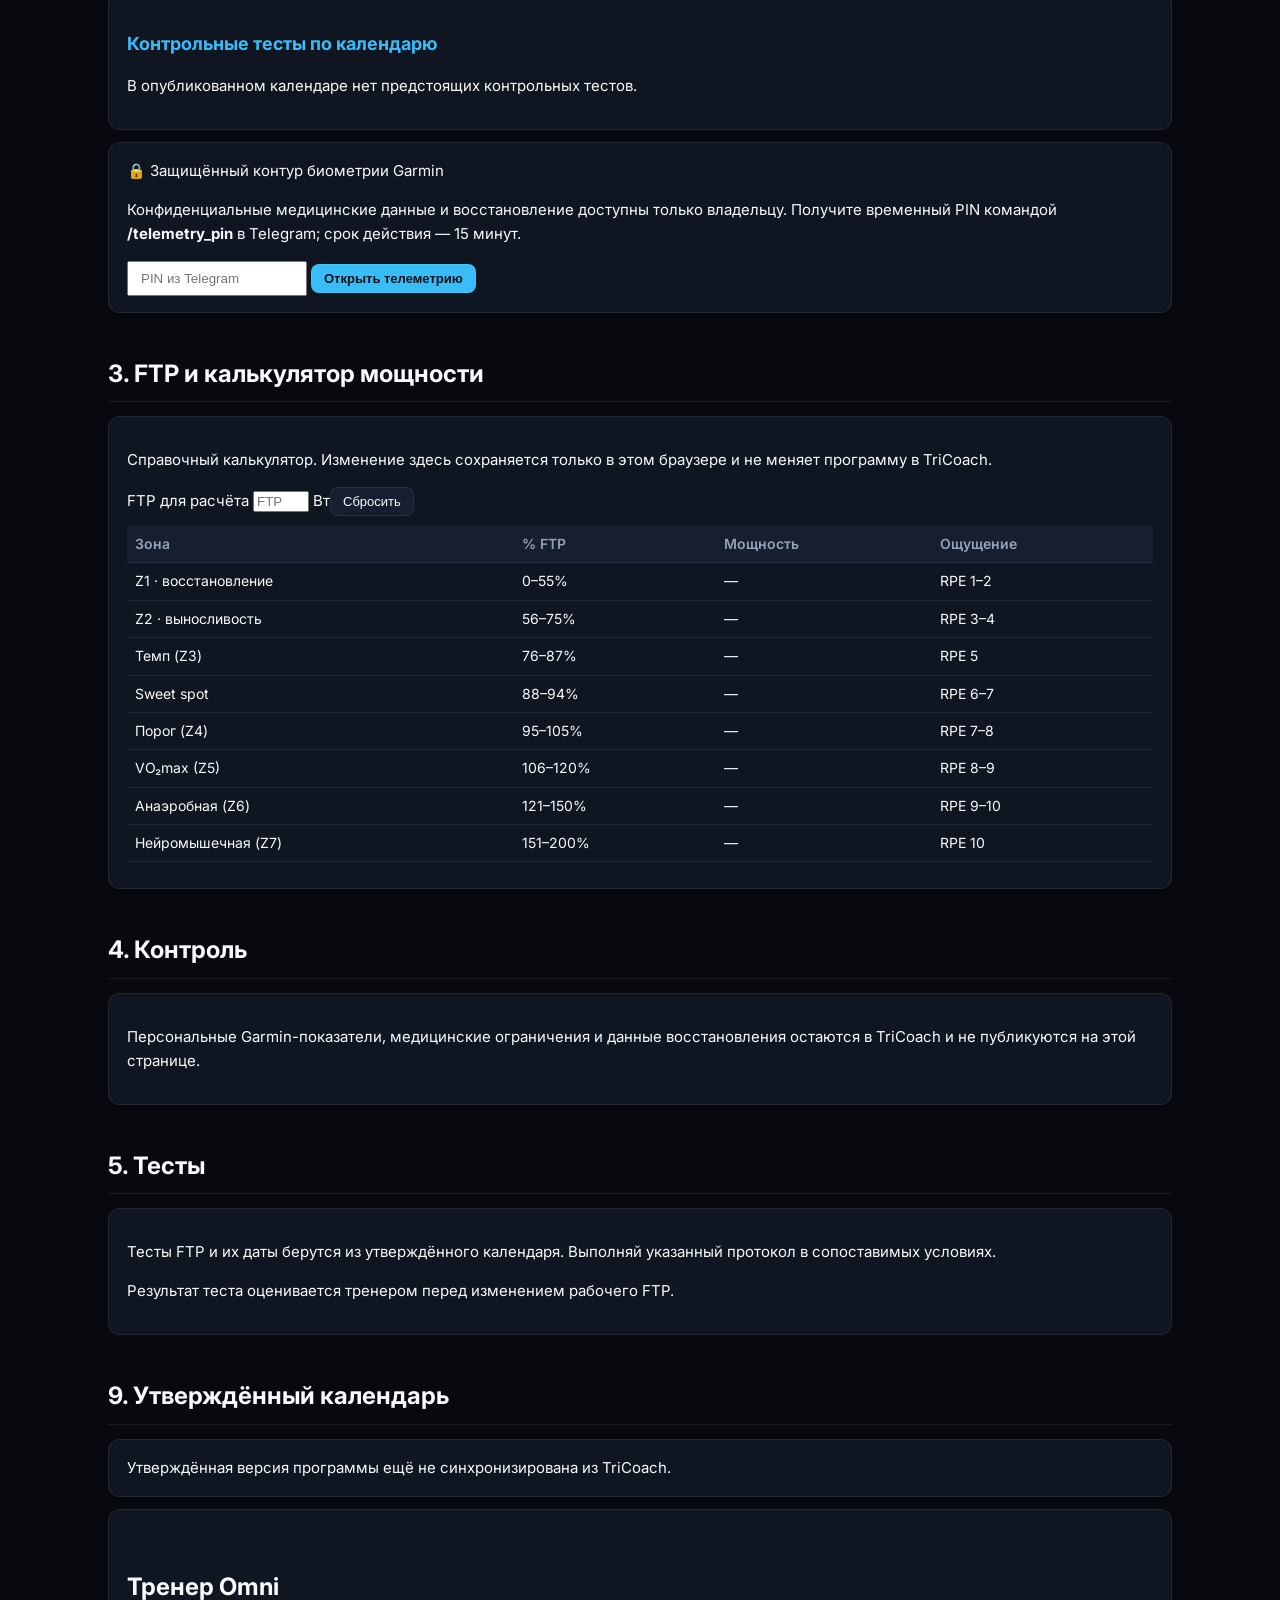
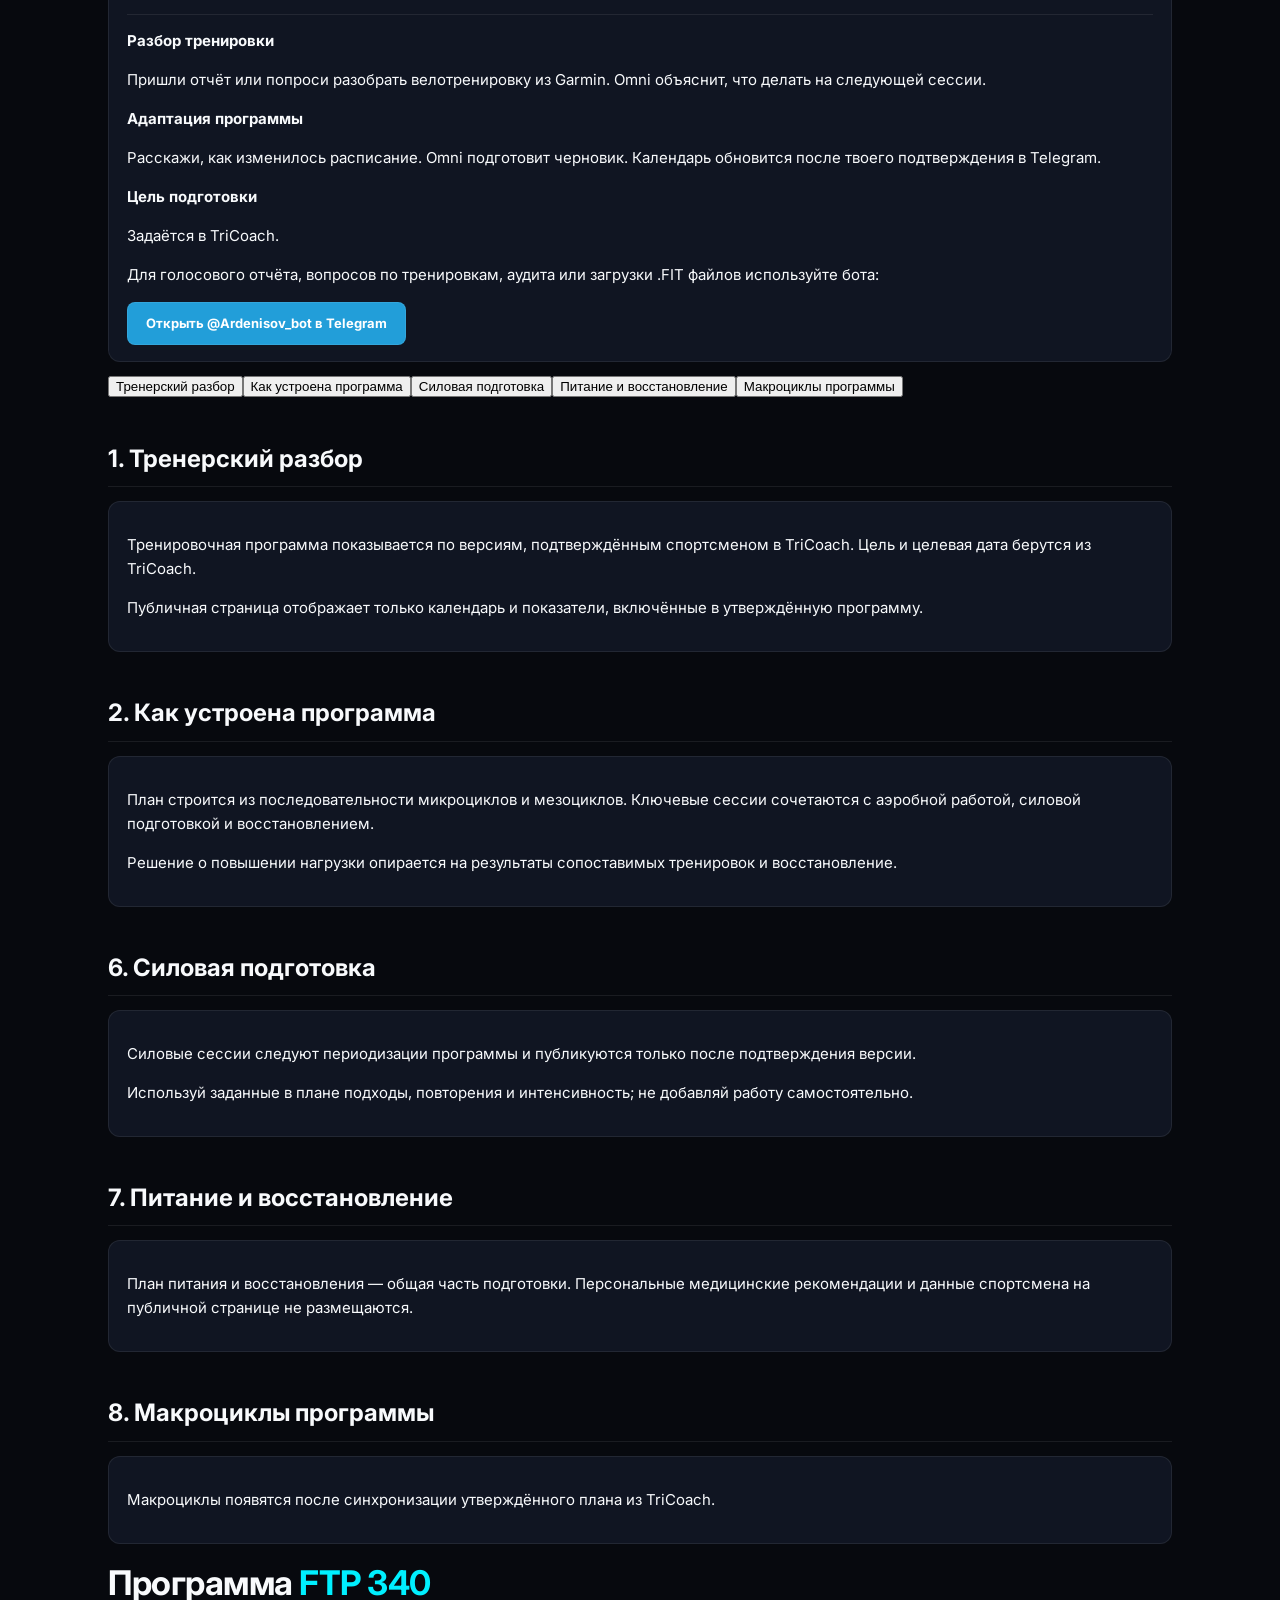
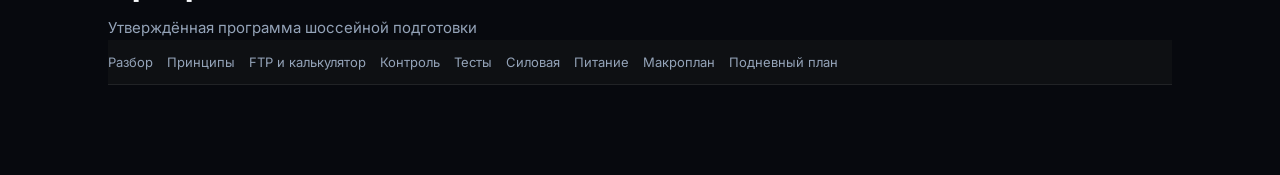
==== commit 4006d22d: "revert(ui): restore previous dark mode design" ====
--- a/site-template/index.html
+++ b/site-template/index.html
@@ -1,27 +1,27 @@
 <!DOCTYPE html>
 
 <html lang="ru"><head><meta charset="utf-8"/><meta content="width=device-width,initial-scale=1" name="viewport"/><link href="https://fonts.googleapis.com" rel="preconnect"/><link crossorigin="" href="https://fonts.gstatic.com" rel="preconnect"/><link href="https://fonts.googleapis.com/css2?family=Inter:wght@400;500;600;700;850&amp;family=JetBrains+Mono:wght@500;700;800&amp;family=Manrope:wght@400;500;600;700;800&amp;display=swap" rel="stylesheet"/><title>ВелоМощь · Программа подготовки FTP 340</title><style>
-:root{--bg:#f8fafc;--card:#ffffff;--card2:#f1f5f9;--fg:#0f172a;--mut:#64748b;--acc:#0284c7;--acc2:#059669;--ok:#059669;--warn:#d97706;--bad:#e11d48;--line:rgba(15,23,42,0.08)}
+:root{--bg:#07090e;--card:rgba(18,24,38,0.85);--card2:rgba(24,32,50,0.9);--fg:#f8fafc;--mut:#94a3b8;--acc:#00f0ff;--acc2:#38bdf8;--ok:#10b981;--warn:#f59e0b;--bad:#ef4444;--line:rgba(255,255,255,0.08)}
 *{box-sizing:border-box}body{margin:0;background:var(--bg);color:var(--fg);font:15px/1.6 "Inter","Manrope",-apple-system,BlinkMacSystemFont,"Segoe UI",Roboto,sans-serif}
 .wrap{max-width:1100px;margin:0 auto;padding:24px 18px 80px}
 h1{font-size:34px;margin:0 0 6px;letter-spacing:-.5px}h1 span{color:var(--acc)}
 h2{font-size:24px;margin:42px 0 14px;border-bottom:1px solid var(--line);padding-bottom:8px}
 h3{font-size:18px;margin:22px 0 8px;color:var(--acc2)}
 .sub{color:var(--mut)}
-nav{position:sticky;top:0;background:rgba(255,255,255,.95);backdrop-filter:blur(6px);padding:10px 0;z-index:5;border-bottom:1px solid var(--line);margin-bottom:10px}
+nav{position:sticky;top:0;background:rgba(15,17,21,.95);backdrop-filter:blur(6px);padding:10px 0;z-index:5;border-bottom:1px solid var(--line);margin-bottom:10px}
 nav a{color:var(--mut);text-decoration:none;margin-right:14px;font-size:13px;white-space:nowrap}nav a:hover{color:var(--fg)}
 .grid{display:grid;grid-template-columns:repeat(auto-fit,minmax(220px,1fr));gap:12px}
-.kpi{background:var(--card);border:1px solid var(--line);border-radius:12px;padding:14px;box-shadow:0 4px 12px rgba(15,23,42,.03)}.kpi b{display:block;font-size:26px;color:var(--acc)}.kpi span{color:var(--mut);font-size:13px}
-.card{background:var(--card);border:1px solid var(--line);border-radius:12px;padding:16px 18px;margin:12px 0;box-shadow:0 4px 12px rgba(15,23,42,.03)}
+.kpi{background:var(--card);border:1px solid var(--line);border-radius:12px;padding:14px}.kpi b{display:block;font-size:26px;color:var(--acc)}.kpi span{color:var(--mut);font-size:13px}
+.card{background:var(--card);border:1px solid var(--line);border-radius:12px;padding:16px 18px;margin:12px 0}
 .card ul{margin:6px 0 0;padding-left:20px}.card li{margin:4px 0}
 table{width:100%;border-collapse:collapse;margin:10px 0;font-size:14px}th,td{border-bottom:1px solid var(--line);padding:7px 8px;text-align:left;vertical-align:top}th{color:var(--mut);font-weight:600;background:var(--card2)}
 .tag{display:inline-block;font-size:11px;font-weight:700;padding:2px 7px;border-radius:6px;letter-spacing:.3px}
-.load{background:#fef3c7;color:#92400e}.dl{background:#ecfdf5;color:#065f46}.test{background:#fce7f3;color:#9d174d}.camp{background:#fef9c3;color:#854d0e}.taper{background:#e0f2fe;color:#075985}
-.k-key{background:var(--acc);color:#fff}.k-long{background:#f59e0b;color:#fff}.k-z2{background:#059669;color:#fff}.k-str{background:#7c3aed;color:#fff}.k-rest{background:#e2e8f0;color:#475569}.k-rec{background:#e0f2fe;color:#0369a1}.k-test{background:#e11d48;color:#fff}
-.block{background:#ffffff;border:1px solid var(--line);border-left:4px solid var(--acc);border-radius:12px;padding:16px 18px;margin:28px 0 10px;box-shadow:0 4px 12px rgba(15,23,42,.03)}
+.load{background:#3a2418;color:#ffb38f}.dl{background:#1a3326;color:#8ff0bd}.test{background:#3a1830;color:#ff9fd8}.camp{background:#2d2a14;color:#ffe08f}.taper{background:#16283a;color:#9fd2ff}
+.k-key{background:var(--acc);color:#111}.k-long{background:#ffb84d;color:#111}.k-z2{background:#2f6d4f;color:#dfffe9}.k-str{background:#5a4bd1;color:#fff}.k-rest{background:#333a47;color:#cfd6e3}.k-rec{background:#2b4a5e;color:#d6f1ff}.k-test{background:#e04aa5;color:#fff}
+.block{background:linear-gradient(135deg,#1b1f29,#151821);border:1px solid var(--line);border-left:4px solid var(--acc);border-radius:12px;padding:16px 18px;margin:28px 0 10px}
 .block h3{margin-top:0;color:var(--fg);font-size:20px}
 .block dl{display:grid;grid-template-columns:160px 1fr;gap:6px 12px;margin:8px 0 0}.block dt{color:var(--mut)}.block dd{margin:0}
-details.week{background:var(--card);border:1px solid var(--line);border-radius:12px;margin:10px 0;box-shadow:0 4px 12px rgba(15,23,42,.03)}
+details.week{background:var(--card);border:1px solid var(--line);border-radius:12px;margin:10px 0}
 details.week>summary{cursor:pointer;padding:12px 16px;list-style:none;display:flex;gap:10px;align-items:center;flex-wrap:wrap}
 details.week>summary::-webkit-details-marker{display:none}
 details.week>summary .wn{font-weight:800;font-size:16px;min-width:74px}.wd{color:var(--mut);font-size:13px;min-width:120px}.wf{flex:1;min-width:240px}.wh{color:var(--mut);font-size:13px}
@@ -30,11 +30,11 @@
 .day h4{margin:0 0 4px;font-size:15px}.goal{color:var(--mut);font-size:13.5px;margin:2px 0 6px}
 .day ol{margin:4px 0 6px;padding-left:20px}.day li{margin:3px 0}
 .meta{display:flex;flex-wrap:wrap;gap:6px 14px;font-size:13px;color:var(--mut)}.meta b{color:var(--fg);font-weight:600}
-.notes{font-size:13px;color:#b45309;margin-top:6px}.notes div{margin:2px 0}
+.notes{font-size:13px;color:#ffd9a8;margin-top:6px}.notes div{margin:2px 0}
 .pw{color:var(--acc);font-weight:700}.pct{color:var(--mut);font-size:12px}
 .ftpin input{width:70px;background:var(--card2);color:var(--fg);border:1px solid var(--line);border-radius:6px;padding:4px 6px;font-size:14px}
 .btn{background:var(--card2);color:var(--fg);border:1px solid var(--line);border-radius:8px;padding:6px 12px;cursor:pointer;font-size:13px;margin-right:6px}
 .warn{border-left:4px solid var(--warn)}.bad{border-left:4px solid var(--bad)}.ok{border-left:4px solid var(--ok)}
 @media print{nav,.btn{display:none}body{background:#fff;color:#000}.card,.block,details.week{border-color:#ccc;background:#fff}details.week{break-inside:avoid}}
 @media(max-width:640px){.day{grid-template-columns:1fr}.block dl{grid-template-columns:1fr}}
-</style><link href="board.css?v=20261121-sunrise-luminous-v8" rel="stylesheet"/><script defer="" src="board.js?v=20261121-sunrise-luminous-v8"></script></head><body><div class="wrap"><h1>Программа <span>FTP 340</span></h1><div class="sub">Утверждённая программа шоссейной подготовки</div><nav><a href="#analysis">Разбор</a><a href="#principles">Принципы</a><a href="#ftp">FTP и калькулятор</a><a href="#monitor">Контроль</a><a href="#tests">Тесты</a><a href="#strength">Силовая</a><a href="#food">Питание</a><a href="#macro">Макроплан</a><a href="#plan">Подневный план</a></nav><h2 id="analysis">1. Тренерский разбор</h2><div class="card"><p>Тренировочная программа показывается по версиям, подтверждённым спортсменом в TriCoach. Цель и целевая дата берутся из TriCoach.</p><p>Публичная страница отображает только календарь и показатели, включённые в утверждённую программу.</p></div><h2 id="principles">2. Как устроена программа</h2><div class="card"><p>План строится из последовательности микроциклов и мезоциклов. Ключевые сессии сочетаются с аэробной работой, силовой подготовкой и восстановлением.</p><p>Решение о повышении нагрузки опирается на результаты сопоставимых тренировок и восстановление.</p></div><h2 id="ftp">3. FTP и калькулятор мощности</h2><div class="card ftp-calculator" id="ftp-calculator"><p>Справочный калькулятор. Изменение здесь сохраняется только в этом браузере и не меняет программу в TriCoach.</p><label class="ftp-current">FTP для расчёта <input id="ftp-reference" max="600" min="100" step="1" type="number"/> Вт</label><button class="btn" id="ftp-reset" type="button">Сбросить</button><table class="ztab"><thead><tr><th>Зона</th><th>% FTP</th><th>Мощность</th><th>Ощущение</th></tr></thead><tbody></tbody></table></div><h2 id="monitor">4. Контроль</h2><div class="card"><p>Персональные Garmin-показатели, медицинские ограничения и данные восстановления остаются в TriCoach и не публикуются на этой странице.</p></div><h2 id="tests">5. Тесты</h2><div class="card"><p>Тесты FTP и их даты берутся из утверждённого календаря. Выполняй указанный протокол в сопоставимых условиях.</p><p>Результат теста оценивается тренером перед изменением рабочего FTP.</p></div><h2 id="strength">6. Силовая подготовка</h2><div class="card"><p>Силовые сессии следуют периодизации программы и публикуются только после подтверждения версии.</p><p>Используй заданные в плане подходы, повторения и интенсивность; не добавляй работу самостоятельно.</p></div><h2 id="food">7. Питание и восстановление</h2><div class="card"><p>План питания и восстановления — общая часть подготовки. Персональные медицинские рекомендации и данные спортсмена на публичной странице не размещаются.</p></div><h2 id="macro">8. Макроциклы программы</h2><div class="card" id="macro-summary"><p>Структура блоков будет загружена из утверждённой версии программы.</p></div><h2 id="plan">9. Утверждённый календарь</h2><section aria-live="polite" id="approved-plan-calendar"><div class="card plan-loading">Загружаю утверждённую версию программы…</div></section></div></body></html>
+</style><link href="board.css?v=20261121-velomosh-dark-v9" rel="stylesheet"/><script defer="" src="board.js?v=20261121-velomosh-dark-v9"></script></head><body><div class="wrap"><h1>Программа <span>FTP 340</span></h1><div class="sub">Утверждённая программа шоссейной подготовки</div><nav><a href="#analysis">Разбор</a><a href="#principles">Принципы</a><a href="#ftp">FTP и калькулятор</a><a href="#monitor">Контроль</a><a href="#tests">Тесты</a><a href="#strength">Силовая</a><a href="#food">Питание</a><a href="#macro">Макроплан</a><a href="#plan">Подневный план</a></nav><h2 id="analysis">1. Тренерский разбор</h2><div class="card"><p>Тренировочная программа показывается по версиям, подтверждённым спортсменом в TriCoach. Цель и целевая дата берутся из TriCoach.</p><p>Публичная страница отображает только календарь и показатели, включённые в утверждённую программу.</p></div><h2 id="principles">2. Как устроена программа</h2><div class="card"><p>План строится из последовательности микроциклов и мезоциклов. Ключевые сессии сочетаются с аэробной работой, силовой подготовкой и восстановлением.</p><p>Решение о повышении нагрузки опирается на результаты сопоставимых тренировок и восстановление.</p></div><h2 id="ftp">3. FTP и калькулятор мощности</h2><div class="card ftp-calculator" id="ftp-calculator"><p>Справочный калькулятор. Изменение здесь сохраняется только в этом браузере и не меняет программу в TriCoach.</p><label class="ftp-current">FTP для расчёта <input id="ftp-reference" max="600" min="100" step="1" type="number"/> Вт</label><button class="btn" id="ftp-reset" type="button">Сбросить</button><table class="ztab"><thead><tr><th>Зона</th><th>% FTP</th><th>Мощность</th><th>Ощущение</th></tr></thead><tbody></tbody></table></div><h2 id="monitor">4. Контроль</h2><div class="card"><p>Персональные Garmin-показатели, медицинские ограничения и данные восстановления остаются в TriCoach и не публикуются на этой странице.</p></div><h2 id="tests">5. Тесты</h2><div class="card"><p>Тесты FTP и их даты берутся из утверждённого календаря. Выполняй указанный протокол в сопоставимых условиях.</p><p>Результат теста оценивается тренером перед изменением рабочего FTP.</p></div><h2 id="strength">6. Силовая подготовка</h2><div class="card"><p>Силовые сессии следуют периодизации программы и публикуются только после подтверждения версии.</p><p>Используй заданные в плане подходы, повторения и интенсивность; не добавляй работу самостоятельно.</p></div><h2 id="food">7. Питание и восстановление</h2><div class="card"><p>План питания и восстановления — общая часть подготовки. Персональные медицинские рекомендации и данные спортсмена на публичной странице не размещаются.</p></div><h2 id="macro">8. Макроциклы программы</h2><div class="card" id="macro-summary"><p>Структура блоков будет загружена из утверждённой версии программы.</p></div><h2 id="plan">9. Утверждённый календарь</h2><section aria-live="polite" id="approved-plan-calendar"><div class="card plan-loading">Загружаю утверждённую версию программы…</div></section></div></body></html>
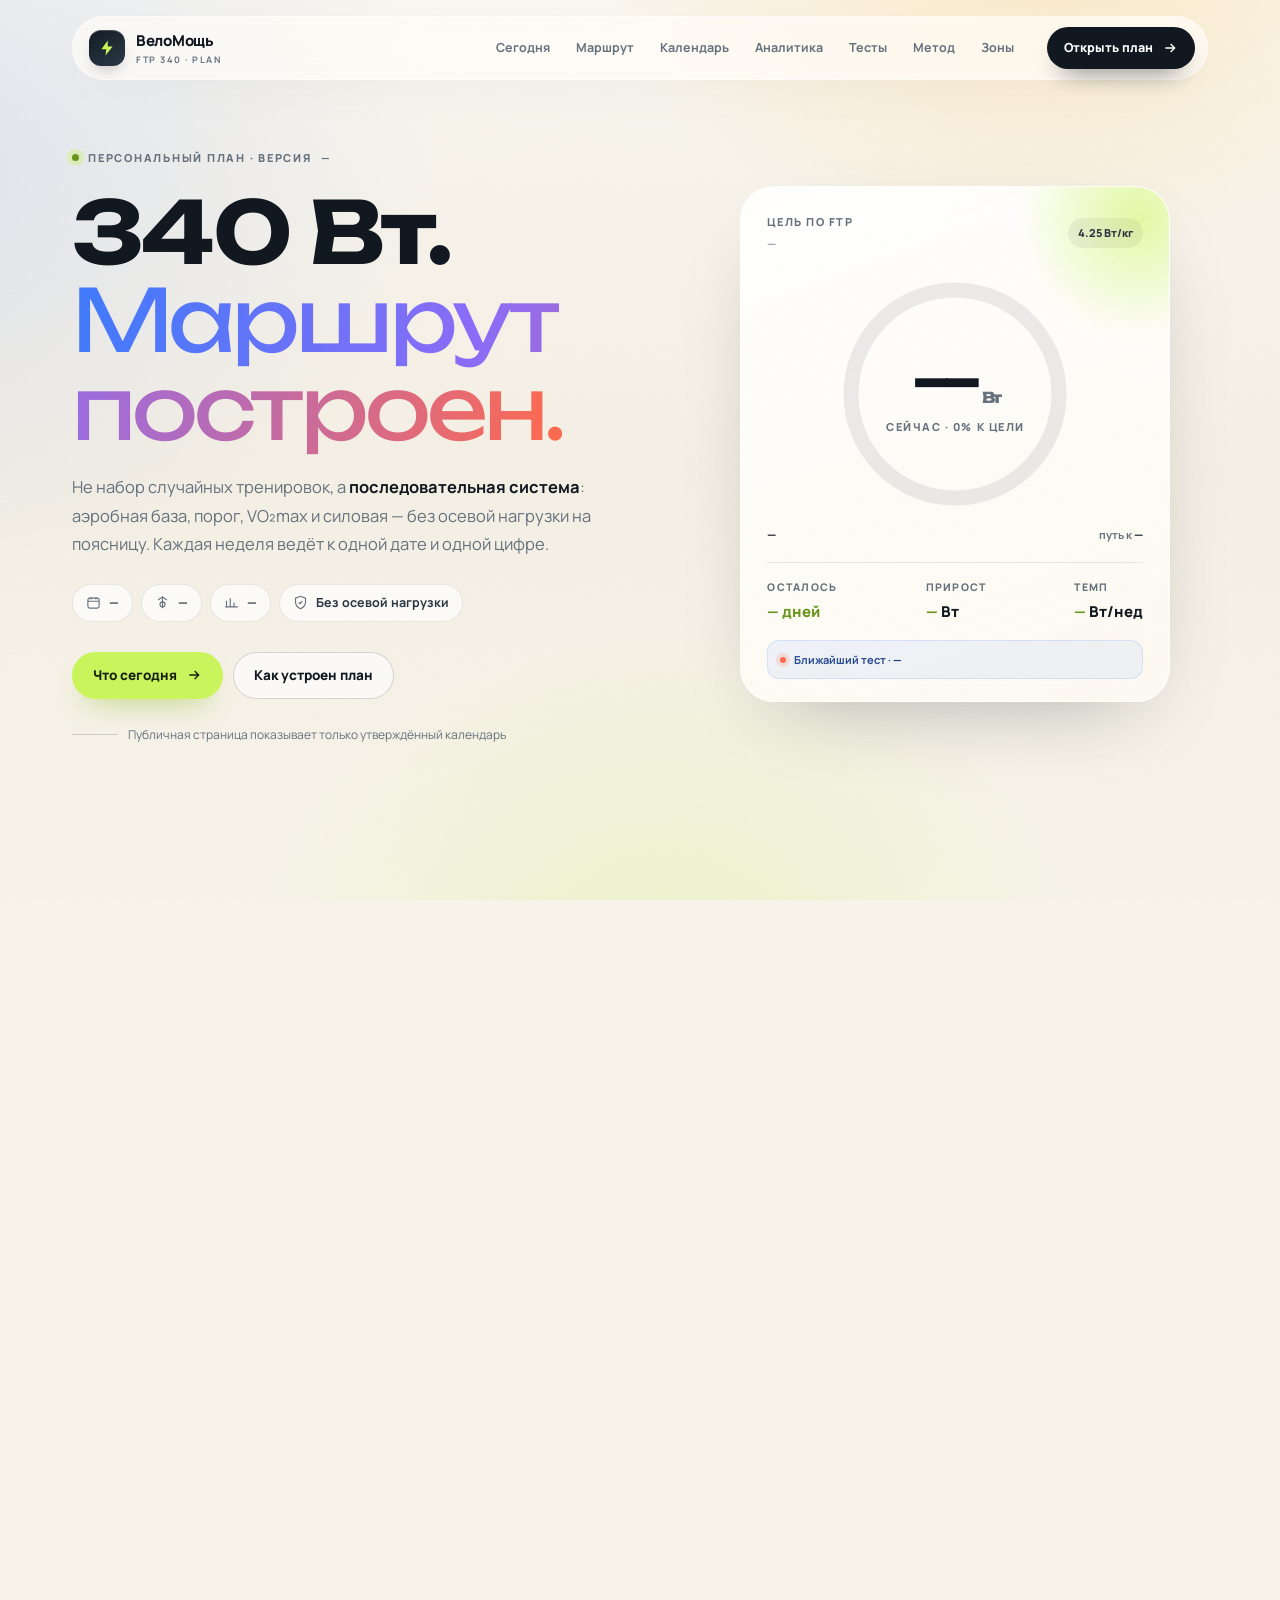
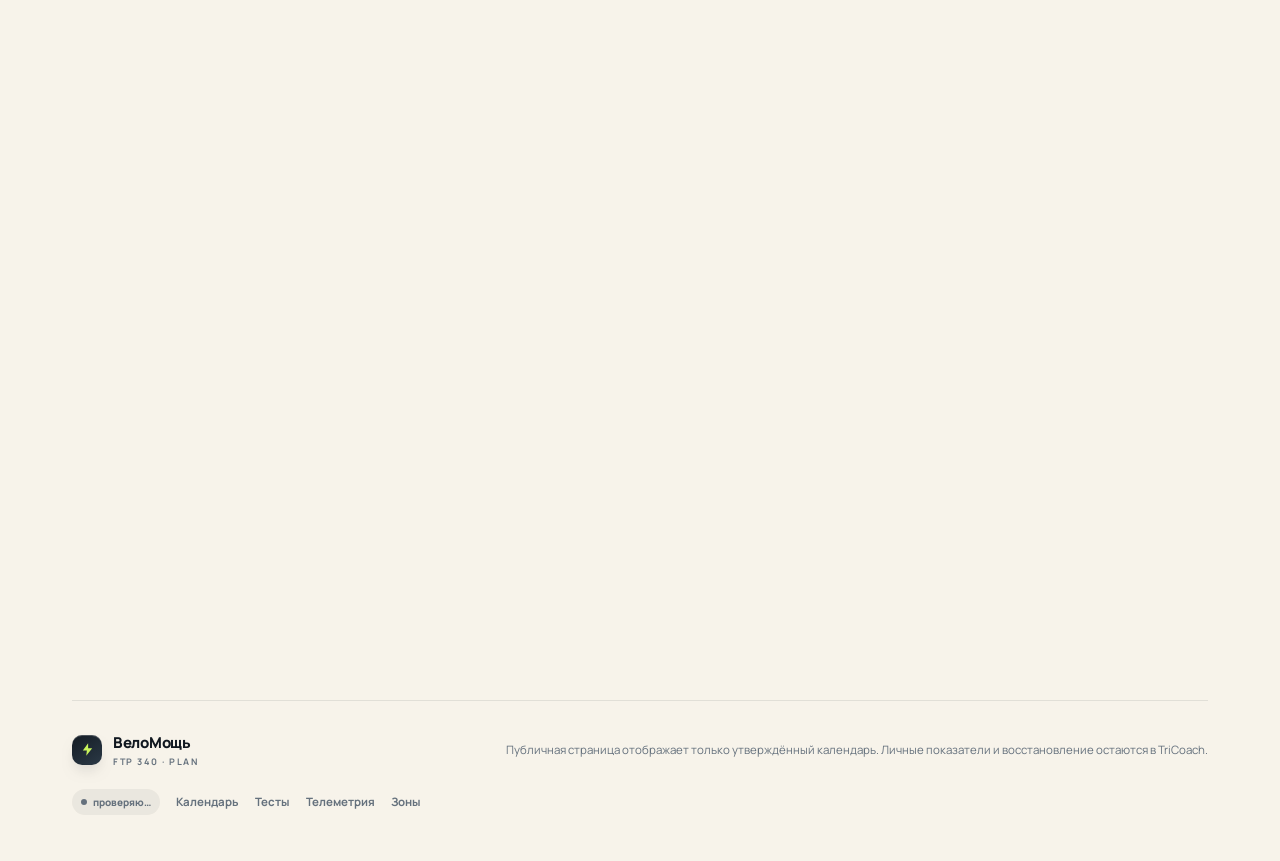
==== commit 86f5c6a3: "feat(site): radical Solar Paper redesign - Replace the dark dashboard with a warm, light editorial l" ====
--- a/site-template/index.html
+++ b/site-template/index.html
@@ -1,40 +1,386 @@
 <!DOCTYPE html>
-
-<html lang="ru"><head><meta charset="utf-8"/><meta content="width=device-width,initial-scale=1" name="viewport"/><link href="https://fonts.googleapis.com" rel="preconnect"/><link crossorigin="" href="https://fonts.gstatic.com" rel="preconnect"/><link href="https://fonts.googleapis.com/css2?family=Inter:wght@400;500;600;700;850&amp;family=JetBrains+Mono:wght@500;700;800&amp;family=Manrope:wght@400;500;600;700;800&amp;display=swap" rel="stylesheet"/><title>ВелоМощь · Программа подготовки FTP 340</title><style>
-:root{--bg:#07090e;--card:rgba(18,24,38,0.85);--card2:rgba(24,32,50,0.9);--fg:#f8fafc;--mut:#94a3b8;--acc:#00f0ff;--acc2:#38bdf8;--ok:#10b981;--warn:#f59e0b;--bad:#ef4444;--line:rgba(255,255,255,0.08)}
-*{box-sizing:border-box}body{margin:0;background:var(--bg);color:var(--fg);font:15px/1.6 "Inter","Manrope",-apple-system,BlinkMacSystemFont,"Segoe UI",Roboto,sans-serif}
-.wrap{max-width:1100px;margin:0 auto;padding:24px 18px 80px}
-h1{font-size:34px;margin:0 0 6px;letter-spacing:-.5px}h1 span{color:var(--acc)}
-h2{font-size:24px;margin:42px 0 14px;border-bottom:1px solid var(--line);padding-bottom:8px}
-h3{font-size:18px;margin:22px 0 8px;color:var(--acc2)}
-.sub{color:var(--mut)}
-nav{position:sticky;top:0;background:rgba(15,17,21,.95);backdrop-filter:blur(6px);padding:10px 0;z-index:5;border-bottom:1px solid var(--line);margin-bottom:10px}
-nav a{color:var(--mut);text-decoration:none;margin-right:14px;font-size:13px;white-space:nowrap}nav a:hover{color:var(--fg)}
-.grid{display:grid;grid-template-columns:repeat(auto-fit,minmax(220px,1fr));gap:12px}
-.kpi{background:var(--card);border:1px solid var(--line);border-radius:12px;padding:14px}.kpi b{display:block;font-size:26px;color:var(--acc)}.kpi span{color:var(--mut);font-size:13px}
-.card{background:var(--card);border:1px solid var(--line);border-radius:12px;padding:16px 18px;margin:12px 0}
-.card ul{margin:6px 0 0;padding-left:20px}.card li{margin:4px 0}
-table{width:100%;border-collapse:collapse;margin:10px 0;font-size:14px}th,td{border-bottom:1px solid var(--line);padding:7px 8px;text-align:left;vertical-align:top}th{color:var(--mut);font-weight:600;background:var(--card2)}
-.tag{display:inline-block;font-size:11px;font-weight:700;padding:2px 7px;border-radius:6px;letter-spacing:.3px}
-.load{background:#3a2418;color:#ffb38f}.dl{background:#1a3326;color:#8ff0bd}.test{background:#3a1830;color:#ff9fd8}.camp{background:#2d2a14;color:#ffe08f}.taper{background:#16283a;color:#9fd2ff}
-.k-key{background:var(--acc);color:#111}.k-long{background:#ffb84d;color:#111}.k-z2{background:#2f6d4f;color:#dfffe9}.k-str{background:#5a4bd1;color:#fff}.k-rest{background:#333a47;color:#cfd6e3}.k-rec{background:#2b4a5e;color:#d6f1ff}.k-test{background:#e04aa5;color:#fff}
-.block{background:linear-gradient(135deg,#1b1f29,#151821);border:1px solid var(--line);border-left:4px solid var(--acc);border-radius:12px;padding:16px 18px;margin:28px 0 10px}
-.block h3{margin-top:0;color:var(--fg);font-size:20px}
-.block dl{display:grid;grid-template-columns:160px 1fr;gap:6px 12px;margin:8px 0 0}.block dt{color:var(--mut)}.block dd{margin:0}
-details.week{background:var(--card);border:1px solid var(--line);border-radius:12px;margin:10px 0}
-details.week>summary{cursor:pointer;padding:12px 16px;list-style:none;display:flex;gap:10px;align-items:center;flex-wrap:wrap}
-details.week>summary::-webkit-details-marker{display:none}
-details.week>summary .wn{font-weight:800;font-size:16px;min-width:74px}.wd{color:var(--mut);font-size:13px;min-width:120px}.wf{flex:1;min-width:240px}.wh{color:var(--mut);font-size:13px}
-.day{border-top:1px solid var(--line);padding:12px 16px;display:grid;grid-template-columns:92px 1fr;gap:12px}
-.day .dl2{font-weight:700}.day .dl2 small{display:block;color:var(--mut);font-weight:400}
-.day h4{margin:0 0 4px;font-size:15px}.goal{color:var(--mut);font-size:13.5px;margin:2px 0 6px}
-.day ol{margin:4px 0 6px;padding-left:20px}.day li{margin:3px 0}
-.meta{display:flex;flex-wrap:wrap;gap:6px 14px;font-size:13px;color:var(--mut)}.meta b{color:var(--fg);font-weight:600}
-.notes{font-size:13px;color:#ffd9a8;margin-top:6px}.notes div{margin:2px 0}
-.pw{color:var(--acc);font-weight:700}.pct{color:var(--mut);font-size:12px}
-.ftpin input{width:70px;background:var(--card2);color:var(--fg);border:1px solid var(--line);border-radius:6px;padding:4px 6px;font-size:14px}
-.btn{background:var(--card2);color:var(--fg);border:1px solid var(--line);border-radius:8px;padding:6px 12px;cursor:pointer;font-size:13px;margin-right:6px}
-.warn{border-left:4px solid var(--warn)}.bad{border-left:4px solid var(--bad)}.ok{border-left:4px solid var(--ok)}
-@media print{nav,.btn{display:none}body{background:#fff;color:#000}.card,.block,details.week{border-color:#ccc;background:#fff}details.week{break-inside:avoid}}
-@media(max-width:640px){.day{grid-template-columns:1fr}.block dl{grid-template-columns:1fr}}
-</style><link href="board.css?v=20261121-velomosh-dark-v9" rel="stylesheet"/><script defer="" src="board.js?v=20261121-velomosh-dark-v9"></script></head><body><div class="wrap"><h1>Программа <span>FTP 340</span></h1><div class="sub">Утверждённая программа шоссейной подготовки</div><nav><a href="#analysis">Разбор</a><a href="#principles">Принципы</a><a href="#ftp">FTP и калькулятор</a><a href="#monitor">Контроль</a><a href="#tests">Тесты</a><a href="#strength">Силовая</a><a href="#food">Питание</a><a href="#macro">Макроплан</a><a href="#plan">Подневный план</a></nav><h2 id="analysis">1. Тренерский разбор</h2><div class="card"><p>Тренировочная программа показывается по версиям, подтверждённым спортсменом в TriCoach. Цель и целевая дата берутся из TriCoach.</p><p>Публичная страница отображает только календарь и показатели, включённые в утверждённую программу.</p></div><h2 id="principles">2. Как устроена программа</h2><div class="card"><p>План строится из последовательности микроциклов и мезоциклов. Ключевые сессии сочетаются с аэробной работой, силовой подготовкой и восстановлением.</p><p>Решение о повышении нагрузки опирается на результаты сопоставимых тренировок и восстановление.</p></div><h2 id="ftp">3. FTP и калькулятор мощности</h2><div class="card ftp-calculator" id="ftp-calculator"><p>Справочный калькулятор. Изменение здесь сохраняется только в этом браузере и не меняет программу в TriCoach.</p><label class="ftp-current">FTP для расчёта <input id="ftp-reference" max="600" min="100" step="1" type="number"/> Вт</label><button class="btn" id="ftp-reset" type="button">Сбросить</button><table class="ztab"><thead><tr><th>Зона</th><th>% FTP</th><th>Мощность</th><th>Ощущение</th></tr></thead><tbody></tbody></table></div><h2 id="monitor">4. Контроль</h2><div class="card"><p>Персональные Garmin-показатели, медицинские ограничения и данные восстановления остаются в TriCoach и не публикуются на этой странице.</p></div><h2 id="tests">5. Тесты</h2><div class="card"><p>Тесты FTP и их даты берутся из утверждённого календаря. Выполняй указанный протокол в сопоставимых условиях.</p><p>Результат теста оценивается тренером перед изменением рабочего FTP.</p></div><h2 id="strength">6. Силовая подготовка</h2><div class="card"><p>Силовые сессии следуют периодизации программы и публикуются только после подтверждения версии.</p><p>Используй заданные в плане подходы, повторения и интенсивность; не добавляй работу самостоятельно.</p></div><h2 id="food">7. Питание и восстановление</h2><div class="card"><p>План питания и восстановления — общая часть подготовки. Персональные медицинские рекомендации и данные спортсмена на публичной странице не размещаются.</p></div><h2 id="macro">8. Макроциклы программы</h2><div class="card" id="macro-summary"><p>Структура блоков будет загружена из утверждённой версии программы.</p></div><h2 id="plan">9. Утверждённый календарь</h2><section aria-live="polite" id="approved-plan-calendar"><div class="card plan-loading">Загружаю утверждённую версию программы…</div></section></div></body></html>
+<html lang="ru">
+<head>
+<meta charset="utf-8">
+<meta name="viewport" content="width=device-width, initial-scale=1">
+<title>ВелоМощь · прототип редизайна</title>
+<link rel="preconnect" href="https://fonts.googleapis.com">
+<link rel="preconnect" href="https://fonts.gstatic.com" crossorigin>
+<link href="https://fonts.googleapis.com/css2?family=Manrope:wght@400;500;600;700;800&family=Unbounded:wght@400;500;600;700;800&display=swap" rel="stylesheet">
+<link rel="stylesheet" href="board.css?v=20261121-solar-v1">
+</head>
+<body>
+<div class="shell topbar">
+  <div class="topbar-inner">
+    <a class="brand" href="#top">
+      <span class="brand-mark">
+        <svg viewBox="0 0 24 24" fill="none" width="18" height="18"><path d="M13 2 4.5 13.5H11l-1 8.5L19.5 10H13l0-8Z" fill="currentColor"/></svg>
+      </span>
+      <span>ВелоМощь<small>FTP 340 · PLAN</small></span>
+    </a>
+    <nav class="nav">
+      <a href="#today">Сегодня</a>
+      <a href="#roadmap">Маршрут</a>
+      <a href="#plan">Календарь</a>
+      <a href="#analytics">Аналитика</a>
+      <a href="#tests">Тесты</a>
+      <a href="#method">Метод</a>
+      <a href="#calculator">Зоны</a>
+    </nav>
+    <a class="btn btn-dark" href="#plan">Открыть план
+      <svg viewBox="0 0 24 24" fill="none" stroke="currentColor" stroke-width="2"><path d="M5 12h14M13 6l6 6-6 6"/></svg>
+    </a>
+  </div>
+</div>
+
+<main class="shell" id="top">
+  <section class="hero">
+    <div class="hero-copy">
+      <div class="eyebrow"><span class="dot"></span> Персональный план · версия <span id="version">—</span></div>
+      <h1>340 Вт.<br><span class="grad thin">Маршрут построен.</span></h1>
+      <p class="hero-lead">
+        Не набор случайных тренировок, а <b>последовательная система</b>: аэробная база,
+        порог, VO₂max и силовая — без осевой нагрузки на поясницу. Каждая неделя ведёт
+        к одной дате и одной цифре.
+      </p>
+      <div class="chips">
+        <span class="chip"><svg viewBox="0 0 24 24" fill="none" stroke="currentColor" stroke-width="1.8"><rect x="3" y="5" width="18" height="16" rx="3"/><path d="M8 3v4M16 3v4M3 10h18"/></svg><span id="target-date">—</span></span>
+        <span class="chip"><svg viewBox="0 0 24 24" fill="none" stroke="currentColor" stroke-width="1.8"><path d="M12 3v18M5 8l7-5 7 5"/><circle cx="12" cy="15" r="4"/></svg><span id="target-wkg">—</span></span>
+        <span class="chip"><svg viewBox="0 0 24 24" fill="none" stroke="currentColor" stroke-width="1.8"><path d="M4 19V9M10 19V5M16 19v-7M22 19H2"/></svg><span id="weeks-count">—</span></span>
+        <span class="chip"><svg viewBox="0 0 24 24" fill="none" stroke="currentColor" stroke-width="1.8"><path d="M12 22s8-4 8-11V5l-8-3-8 3v6c0 7 8 11 8 11Z"/><path d="m9 12 2 2 4-4"/></svg>Без осевой нагрузки</span>
+      </div>
+      <div class="hero-actions">
+        <a class="btn btn-lime" href="#today">Что сегодня
+          <svg viewBox="0 0 24 24" fill="none" stroke="currentColor" stroke-width="2"><path d="M5 12h14M13 6l6 6-6 6"/></svg>
+        </a>
+        <a class="btn btn-ghost" href="#roadmap">Как устроен план</a>
+      </div>
+      <div class="hero-note"><span class="line"></span> Публичная страница показывает только утверждённый календарь</div>
+    </div>
+
+    <div class="hero-visual">
+      <div class="goal-card">
+        <div class="goal-head">
+          <div>
+            <div class="goal-label">Цель по FTP</div>
+            <div style="font-size:12px;color:var(--muted);margin-top:3px" id="goal-date-short">—</div>
+          </div>
+          <span class="badge">4.25 Вт/кг</span>
+        </div>
+        <div class="ring-wrap">
+          <svg viewBox="0 0 250 250" aria-hidden="true">
+            <defs>
+              <linearGradient id="ringGrad" x1="0" y1="0" x2="1" y2="1">
+                <stop offset="0" stop-color="#3E7BFA"/>
+                <stop offset=".55" stop-color="#8B6CF7"/>
+                <stop offset="1" stop-color="#C9F45C"/>
+              </linearGradient>
+            </defs>
+            <circle class="ring-track" cx="125" cy="125" r="104" fill="none" stroke-width="15"/>
+            <circle class="ring-fill" id="ring" cx="125" cy="125" r="104" fill="none" stroke-width="15" stroke-dasharray="653.45" stroke-dashoffset="653.45"/>
+          </svg>
+          <div class="ring-center">
+            <div class="big"><span id="ftp-now">—</span><span class="unit">Вт</span></div>
+            <div class="cap">сейчас · <span id="progress-pct">0%</span> к цели</div>
+          </div>
+        </div>
+        <div class="goal-scale"><b id="ftp-start">—</b><span>путь к <b id="ftp-target">—</b></span></div>
+        <div class="goal-foot">
+          <div><div class="k">Осталось</div><div class="v"><span id="days-left">—</span> <span id="days-left-word">дней</span></div></div>
+          <div><div class="k">Прирост</div><div class="v"><span id="gain">—</span> Вт</div></div>
+          <div><div class="k">Темп</div><div class="v"><span id="per-week">—</span> Вт/нед</div></div>
+        </div>
+        <div class="goal-next">
+          <span class="goal-next-dot"></span>
+          <span>Ближайший тест · <b id="next-test">—</b></span>
+        </div>
+      </div>
+    </div>
+  </section>
+
+  <section class="kpis reveal">
+    <article class="kpi">
+      <div class="ico" style="background:rgba(62,123,250,.12);color:#2453C7">
+        <svg viewBox="0 0 24 24" fill="none" stroke="currentColor" stroke-width="1.9"><path d="M13 2 4.5 13.5H11l-1 8.5L19.5 10H13l0-8Z"/></svg>
+      </div>
+      <div class="label">Текущий FTP</div>
+      <div class="value"><span id="kpi-ftp">—</span><small>Вт</small></div>
+      <div class="sub" id="kpi-ftp-sub">—</div>
+      <span class="pill">база</span>
+    </article>
+    <article class="kpi">
+      <div class="ico" style="background:rgba(255,106,77,.14);color:#D84127">
+        <svg viewBox="0 0 24 24" fill="none" stroke="currentColor" stroke-width="1.9"><circle cx="12" cy="12" r="9"/><circle cx="12" cy="12" r="4"/><path d="M12 3v3M12 18v3M3 12h3M18 12h3"/></svg>
+      </div>
+      <div class="label">Цель</div>
+      <div class="value"><span id="kpi-target">—</span><small>Вт</small></div>
+      <div class="sub" id="kpi-target-sub">—</div>
+      <span class="pill" style="background:rgba(255,106,77,.16);color:#B5361E">цель</span>
+    </article>
+    <article class="kpi">
+      <div class="ico" style="background:rgba(139,108,247,.14);color:#5B3FC4">
+        <svg viewBox="0 0 24 24" fill="none" stroke="currentColor" stroke-width="1.9"><rect x="3" y="5" width="18" height="16" rx="3"/><path d="M8 3v4M16 3v4M3 10h18"/></svg>
+      </div>
+      <div class="label">До целевой даты</div>
+      <div class="value"><span id="kpi-days">—</span><small id="kpi-days-word">дней</small></div>
+      <div class="sub" id="kpi-days-sub">—</div>
+      <span class="pill" style="background:rgba(139,108,247,.16);color:#5B3FC4">срок</span>
+    </article>
+    <article class="kpi">
+      <div class="ico" style="background:rgba(201,244,92,.42);color:#45620F">
+        <svg viewBox="0 0 24 24" fill="none" stroke="currentColor" stroke-width="1.9"><path d="m4 13 4 4L20 5"/><path d="M4 20h16"/></svg>
+      </div>
+      <div class="label">Выполнено сессий</div>
+      <div class="value"><span id="kpi-done">—</span><small>из <span id="kpi-total">—</span></small></div>
+      <div class="sub" id="kpi-done-sub">—</div>
+      <span class="pill" style="background:rgba(201,244,92,.5);color:#45620F">факт</span>
+    </article>
+  </section>
+
+  <section class="section reveal" id="today">
+    <div class="section-head">
+      <div>
+        <div class="eyebrow"><span class="dot"></span> Фокус дня</div>
+        <h2>Сегодня</h2>
+      </div>
+      <p>Одна сессия за раз. Полный контекст — в карточке: цель, цифры и что именно делать.</p>
+    </div>
+    <div class="today-card">
+      <div class="today-main" id="today-main">
+        <div class="today-day">
+          <div class="date-badge"><b id="today-dd">—</b><span id="today-mm">—</span></div>
+          <div>
+            <div class="kind" id="today-kind">—</div>
+            <h3 id="today-title">Загружаю план…</h3>
+          </div>
+        </div>
+        <div class="today-meta" id="today-meta"></div>
+        <p class="lead" id="today-lead">—</p>
+        <div class="mini-bars" id="today-bars"></div>
+        <div class="today-actions">
+          <button class="btn btn-dark" type="button" id="today-open">Разобрать сессию
+            <svg viewBox="0 0 24 24" fill="none" stroke="currentColor" stroke-width="2"><path d="M5 12h14M13 6l6 6-6 6"/></svg>
+          </button>
+          <button class="btn btn-ghost" type="button" id="today-week">Показать неделю</button>
+        </div>
+      </div>
+      <aside class="today-side">
+        <div>
+          <div class="label">Ритм недели</div>
+          <div class="rhythm" id="today-rhythm"></div>
+        </div>
+        <div>
+          <div class="label">Неделя в цифрах</div>
+          <div style="margin-top:8px">
+            <div class="today-stat"><span>Объём</span><b id="week-volume">—</b></div>
+            <div class="today-stat"><span>Ключевых</span><b id="week-key">—</b></div>
+            <div class="today-stat"><span>До конца недели</span><b id="week-left">—</b></div>
+          </div>
+        </div>
+      </aside>
+    </div>
+  </section>
+
+  <section class="section reveal" id="roadmap">
+    <div class="section-head">
+      <div>
+        <div class="eyebrow"><span class="dot"></span> Макроструктура</div>
+        <h2>Маршрут к 340</h2>
+      </div>
+      <p>Фазы идут последовательно. Никакой хаотичной нагрузки: только следующий логичный шаг.</p>
+    </div>
+    <div class="roadmap" id="roadmap-grid"></div>
+    <div id="macro-summary" hidden></div>
+  </section>
+
+  <section class="section reveal" id="plan">
+    <div class="section-head">
+      <div>
+        <div class="eyebrow"><span class="dot"></span> Неделя за неделей</div>
+        <h2>Календарь</h2>
+      </div>
+      <p>Выбери неделю и нажми на день, чтобы увидеть разминку, основную работу и заминку.</p>
+    </div>
+    <div class="week-shell" id="approved-plan-calendar">
+      <div class="week-top">
+        <div class="week-title">
+          <span class="num" id="week-num">—</span>
+          <span class="txt" id="week-block">—</span>
+        </div>
+        <div class="week-controls">
+          <button class="icon-btn" type="button" id="week-prev" aria-label="Предыдущая неделя">
+            <svg viewBox="0 0 24 24" fill="none" stroke="currentColor" stroke-width="2"><path d="M15 6l-6 6 6 6"/></svg>
+          </button>
+          <button class="icon-btn" type="button" id="week-next" aria-label="Следующая неделя">
+            <svg viewBox="0 0 24 24" fill="none" stroke="currentColor" stroke-width="2"><path d="M9 6l6 6-6 6"/></svg>
+          </button>
+        </div>
+      </div>
+      <div class="week-rail" id="week-rail"></div>
+      <div class="week-body">
+        <div class="week-summary" id="week-summary"></div>
+        <div class="day-grid" id="day-grid"></div>
+      </div>
+    </div>
+  </section>
+
+  <section class="section reveal" id="analytics">
+    <div class="section-head">
+      <div>
+        <div class="eyebrow"><span class="dot"></span> Инфографика</div>
+        <h2>План в цифрах</h2>
+      </div>
+      <p>Баланс дисциплин, недельная нагрузка и пульс прогресса — без таблиц, которые страшно открывать.</p>
+    </div>
+    <div class="analytics">
+      <article class="panel">
+        <h3>Баланс дисциплин</h3>
+        <div class="cap">Все дни плана</div>
+        <div class="donut-wrap">
+          <div class="donut" id="donut">
+            <div class="donut-center"><div><b id="donut-total">—</b><br><span>дней</span></div></div>
+          </div>
+          <div class="legend" id="legend"></div>
+        </div>
+      </article>
+      <article class="panel">
+        <h3>Недельная нагрузка</h3>
+        <div class="cap">Сумма минут · вело + силовая</div>
+        <div class="bars" id="load-bars"></div>
+        <div class="bar-axis"><span>нед. 0</span><span id="bar-axis-mid">—</span><span id="bar-axis-end">—</span></div>
+      </article>
+      <article class="panel">
+        <h3>Карта недель</h3>
+        <div class="cap">Каждая клетка — день</div>
+        <div class="heat" id="heat"></div>
+        <div class="heat-legend">
+          <span><i style="background:rgba(62,123,250,.62)"></i>вело</span>
+          <span><i style="background:rgba(139,108,247,.62)"></i>сила</span>
+          <span><i style="background:rgba(17,24,32,.09)"></i>отдых</span>
+          <span><i style="background:var(--coral)"></i>тест</span>
+        </div>
+      </article>
+    </div>
+  </section>
+
+  <section class="section reveal" id="tests">
+    <div class="section-head">
+      <div>
+        <div class="eyebrow"><span class="dot"></span> Контроль</div>
+        <h2>Тесты без догадок</h2>
+      </div>
+      <p>Один протокол — один вывод. FTP меняется только после подтверждённого теста.</p>
+    </div>
+    <div class="test-grid" id="test-grid">
+      <article class="test-card t312">
+        <div class="tag">Главный тест</div>
+        <h3>3′ + 12′ в один день</h3>
+        <p>Короткий all-out на CP и 12 минут на FTP. Один день, два показателя, минимум усталости.</p>
+        <div class="formula">FTP = 0.90 × P12<br>CP = (P12×12 − P3×3) / 9</div>
+        <div class="when" id="test-t312-when">—</div>
+      </article>
+      <article class="test-card p40">
+        <div class="tag">Выносливость</div>
+        <h3>P40 · 40 минут</h3>
+        <p>Пороговая выносливость: способность держать мощность, когда заканчивается свежесть.</p>
+        <div class="formula">Средняя за 40′ · сравнение с FTP</div>
+        <div class="when" id="test-p40-when">—</div>
+      </article>
+      <article class="test-card tte">
+        <div class="tag">Точка отказа</div>
+        <h3>TTE · до отказа</h3>
+        <p>Непрерывное удержание ~95% FTP. Показывает реальную длительность пороговой работы.</p>
+        <div class="formula">Время до падения мощности &lt; 95%</div>
+        <div class="when" id="test-tte-when">—</div>
+      </article>
+    </div>
+  </section>
+
+  <section class="section reveal" id="method">
+    <div class="section-head">
+      <div>
+        <div class="eyebrow"><span class="dot"></span> Метод</div>
+        <h2>Система, а не лотерея</h2>
+      </div>
+      <p>Четыре правила, которые держат план честным и безопасным.</p>
+    </div>
+    <div class="method">
+      <article class="panel">
+        <h3>Правила недели</h3>
+        <div class="cap">Одинаково для каждой недели</div>
+        <div class="rule-list">
+          <div class="rule"><span class="n">01</span><span><b>4 вело + 2 силовые + 1 отдых</b><span>Ритм не меняется: восстановление запланировано, а не «как получится».</span></span></div>
+          <div class="rule"><span class="n">02</span><span><b>Все ватты — от рабочего FTP</b><span>Никаких абсолютных «будущих» цифр. Зоны пересчитываются от подтверждённой базы.</span></span></div>
+          <div class="rule"><span class="n">03</span><span><b>Силовая без осевой нагрузки</b><span>Жим ногами, hip thrust, сгибания, одноногие движения. Поясница не платит за мощность.</span></span></div>
+          <div class="rule"><span class="n">04</span><span><b>Тест → вывод → коррекция</b><span>План меняется после данных, а не после настроения.</span></span></div>
+        </div>
+      </article>
+      <article class="panel" id="calculator">
+        <h3>Калькулятор зон</h3>
+        <div class="cap">Справочно · не меняет программу</div>
+        <div class="calc-top">
+          <label for="ftp-input" style="font-size:11px;font-weight:800;color:var(--muted)">FTP</label>
+          <input id="ftp-input" type="number" min="100" max="600" step="1" inputmode="numeric">
+          <span style="font-size:12px;color:var(--muted);font-weight:700">Вт</span>
+          <button class="btn btn-ghost" type="button" id="ftp-reset">Сбросить</button>
+        </div>
+        <table class="zone-table">
+          <thead><tr><th>Зона</th><th>%</th><th>Мощность</th><th>Профиль</th></tr></thead>
+          <tbody id="zone-body"></tbody>
+        </table>
+      </article>
+    </div>
+  </section>
+
+  <section class="section reveal" id="telemetry">
+    <div class="section-head">
+      <div>
+        <div class="eyebrow"><span class="dot"></span> Приватный контур</div>
+        <h2>Телеметрия</h2>
+      </div>
+      <p>Биометрия, восстановление и отчёты Garmin доступны только владельцу по одноразовому PIN из Telegram.</p>
+    </div>
+    <details class="telemetry-panel">
+      <summary>
+        <span class="tp-left"><span class="tp-lock">🔒</span><span><b>Защищённая телеметрия Garmin</b><small>PIN действует 15 минут · команда /telemetry_pin в боте</small></span></span>
+        <span class="tp-arrow">Открыть</span>
+      </summary>
+      <div class="tp-body">
+        <div class="tp-form">
+          <input id="telemetry-pin" type="password" inputmode="numeric" autocomplete="one-time-code" placeholder="PIN из Telegram" aria-label="PIN из Telegram">
+          <button class="btn btn-dark" type="button" id="telemetry-unlock">Открыть</button>
+        </div>
+        <div id="telemetry-display" class="tp-display" hidden></div>
+      </div>
+    </details>
+  </section>
+
+  <footer class="footer">
+    <div class="footer-inner">
+      <a class="brand" href="#top">
+        <span class="brand-mark"><svg viewBox="0 0 24 24" fill="none" width="15" height="15"><path d="M13 2 4.5 13.5H11l-1 8.5L19.5 10H13l0-8Z" fill="currentColor"/></svg></span>
+        <span>ВелоМощь<small>FTP 340 · PLAN</small></span>
+      </a>
+      <p>Публичная страница отображает только утверждённый календарь. Личные показатели и восстановление остаются в TriCoach.</p>
+      <div class="links">
+        <span class="status-pill" id="live-status"><i></i> проверяю…</span>
+        <a href="#plan">Календарь</a><a href="#tests">Тесты</a><a href="#telemetry">Телеметрия</a><a href="#calculator">Зоны</a>
+      </div>
+    </div>
+  </footer>
+</main>
+
+<dialog class="day-modal" id="day-modal">
+  <div class="modal-head">
+    <div>
+      <h3 id="modal-title">—</h3>
+      <div class="sub" id="modal-sub">—</div>
+    </div>
+    <button class="modal-close" type="button" id="modal-close" aria-label="Закрыть">×</button>
+  </div>
+  <div class="modal-body" id="modal-body"></div>
+</dialog>
+
+<script defer src="board.js?v=20261121-solar-v1"></script>
+</body>
+</html>
--- a/site-template/board.css
+++ b/site-template/board.css
@@ -0,0 +1,473 @@
+:root{
+  color-scheme: light;
+  --paper:#F7F3EA;
+  --paper-2:#EFE8DA;
+  --ink:#111820;
+  --ink-2:#2A3540;
+  --muted:#65717D;
+  --line:rgba(17,24,32,.09);
+  --line-strong:rgba(17,24,32,.16);
+  --card:rgba(255,255,255,.76);
+  --card-solid:#FFFDF8;
+  --lime:#C9F45C;
+  --lime-deep:#69951D;
+  --coral:#FF6A4D;
+  --azure:#3E7BFA;
+  --violet:#8B6CF7;
+  --sun:#FFC24B;
+  --mint:#8FE3C0;
+  --shadow:0 30px 80px -42px rgba(17,24,32,.38);
+  --shadow-soft:0 16px 40px -28px rgba(17,24,32,.35);
+  --r-lg:28px;
+  --r-md:20px;
+  --r-sm:14px;
+  --max:1180px;
+}
+*{box-sizing:border-box}
+html{scroll-behavior:smooth}
+body{
+  margin:0;background:var(--paper);color:var(--ink);
+  font:15px/1.6 "Manrope",-apple-system,BlinkMacSystemFont,"Segoe UI",sans-serif;
+  -webkit-font-smoothing:antialiased;overflow-x:hidden;
+}
+body::before{
+  content:"";position:fixed;inset:0;z-index:-2;pointer-events:none;
+  background:
+    radial-gradient(700px 520px at 82% -8%, rgba(255,194,75,.26), transparent 65%),
+    radial-gradient(760px 620px at -6% 18%, rgba(62,123,250,.13), transparent 68%),
+    radial-gradient(640px 520px at 52% 108%, rgba(201,244,92,.24), transparent 66%),
+    linear-gradient(180deg,#F9F6EF 0%,#F4EFE4 52%,#F7F3EA 100%);
+}
+body::after{
+  content:"";position:fixed;inset:0;z-index:-1;pointer-events:none;opacity:.35;
+  background-image:url("data:image/svg+xml,%3Csvg xmlns='http://www.w3.org/2000/svg' width='120' height='120' viewBox='0 0 120 120'%3E%3Cfilter id='n'%3E%3CfeTurbulence type='fractalNoise' baseFrequency='.9' numOctaves='2' stitchTiles='stitch'/%3E%3C/filter%3E%3Crect width='120' height='120' filter='url(%23n)' opacity='.05'/%3E%3C/svg%3E");
+}
+a{color:inherit;text-decoration:none}
+button{font:inherit;color:inherit}
+.shell{max-width:var(--max);margin:0 auto;padding:0 22px}
+.mono{font-family:"Unbounded","Manrope",sans-serif}
+.eyebrow{
+  display:inline-flex;align-items:center;gap:9px;text-transform:uppercase;
+  letter-spacing:.16em;font-size:11px;font-weight:800;color:var(--muted);
+}
+.eyebrow .dot{width:7px;height:7px;border-radius:50%;background:var(--lime-deep);box-shadow:0 0 0 5px rgba(201,244,92,.35)}
+h1,h2,h3,p{margin:0}
+h1,h2{font-family:"Unbounded","Manrope",sans-serif;font-weight:700;letter-spacing:-.03em;line-height:1.02}
+h2{font-size:clamp(28px,4vw,46px)}
+h3{font-weight:800;letter-spacing:-.02em}
+.muted{color:var(--muted)}
+.grad{
+  background:linear-gradient(100deg,var(--azure) 0%,var(--violet) 42%,var(--coral) 100%);
+  -webkit-background-clip:text;background-clip:text;color:transparent;
+}
+
+/* ── top bar ─────────────────────────────────────────────── */
+.topbar{
+  position:sticky;top:14px;z-index:50;margin:16px auto 0;max-width:var(--max);
+}
+.topbar-inner{
+  display:flex;align-items:center;gap:22px;padding:10px 12px 10px 16px;
+  border:1px solid rgba(255,255,255,.55);border-radius:999px;
+  background:rgba(255,253,248,.72);backdrop-filter:blur(18px) saturate(1.2);
+  box-shadow:0 18px 50px -30px rgba(17,24,32,.35);
+}
+.brand{display:flex;align-items:center;gap:11px;font-weight:800;letter-spacing:-.02em;white-space:nowrap}
+.brand-mark{
+  width:36px;height:36px;border-radius:12px;display:grid;place-items:center;
+  background:linear-gradient(145deg,#141C24,#2B3946);color:var(--lime);
+  box-shadow:inset 0 1px 0 rgba(255,255,255,.22),0 8px 18px -10px rgba(17,24,32,.6);
+}
+.brand small{display:block;font-size:9px;letter-spacing:.18em;color:var(--muted);font-weight:700}
+.nav{display:flex;gap:4px;margin-left:auto;flex-wrap:wrap}
+.nav a{
+  font-size:12.5px;font-weight:700;color:var(--muted);padding:7px 11px;border-radius:999px;
+  transition:.22s ease;
+}
+.nav a:hover{color:var(--ink);background:rgba(17,24,32,.055)}
+.btn{
+  display:inline-flex;align-items:center;justify-content:center;gap:9px;
+  border:1px solid transparent;border-radius:999px;padding:12px 20px;
+  font-size:13.5px;font-weight:800;cursor:pointer;transition:transform .2s ease,box-shadow .2s ease,background .2s ease;
+  white-space:nowrap;
+}
+.btn:hover{transform:translateY(-1px)}
+.btn-dark{background:var(--ink);color:#fff;box-shadow:0 14px 26px -14px rgba(17,24,32,.75)}
+.btn-dark:hover{background:#1E2A35}
+.btn-lime{background:var(--lime);color:#17200A;box-shadow:0 14px 30px -16px rgba(139,190,35,.85)}
+.btn-ghost{background:rgba(255,255,255,.6);border-color:var(--line-strong);color:var(--ink)}
+.btn-ghost:hover{background:#fff}
+.btn svg{width:16px;height:16px}
+.topbar .btn{padding:10px 16px;font-size:12.5px}
+
+/* ── hero ────────────────────────────────────────────────── */
+.hero{
+  display:grid;grid-template-columns:1.08fr .92fr;gap:38px;align-items:center;
+  padding:64px 0 26px;
+}
+.hero-copy .eyebrow{margin-bottom:22px}
+.hero h1{font-size:clamp(46px,6.8vw,86px);margin-bottom:22px}
+.hero h1 .thin{font-weight:400;letter-spacing:-.045em}
+.hero-lead{max-width:520px;font-size:16.5px;line-height:1.7;color:var(--muted)}
+.hero-lead b{color:var(--ink)}
+.chips{display:flex;flex-wrap:wrap;gap:8px;margin:26px 0 30px}
+.chip{
+  display:inline-flex;align-items:center;gap:8px;padding:8px 13px;border-radius:999px;
+  background:rgba(255,255,255,.66);border:1px solid var(--line);font-size:12.5px;font-weight:700;color:var(--ink-2);
+}
+.chip svg{width:15px;height:15px;color:var(--muted)}
+.hero-actions{display:flex;gap:10px;flex-wrap:wrap}
+.hero-note{display:flex;align-items:center;gap:10px;margin-top:26px;font-size:12px;color:var(--muted)}
+.hero-note .line{width:46px;height:1px;background:var(--line-strong)}
+
+.hero-visual{position:relative;min-height:480px;display:grid;place-items:center}
+.goal-card{
+  position:relative;width:min(100%,430px);padding:26px 26px 22px;border-radius:34px;
+  background:linear-gradient(160deg,rgba(255,255,255,.9),rgba(255,252,244,.72));
+  border:1px solid rgba(255,255,255,.75);box-shadow:var(--shadow);backdrop-filter:blur(16px);
+  overflow:hidden;
+}
+.goal-card::after{
+  content:"";position:absolute;width:240px;height:240px;right:-90px;top:-90px;border-radius:50%;
+  background:radial-gradient(circle,rgba(201,244,92,.55),transparent 70%);filter:blur(6px);
+}
+.goal-head{display:flex;align-items:center;justify-content:space-between;gap:12px;position:relative;z-index:1}
+.goal-label{font-size:11px;text-transform:uppercase;letter-spacing:.14em;color:var(--muted);font-weight:800}
+.badge{
+  display:inline-flex;align-items:center;gap:6px;padding:6px 10px;border-radius:999px;
+  background:rgba(17,24,32,.06);font-size:11px;font-weight:800;color:var(--ink-2);
+}
+.ring-wrap{position:relative;width:250px;height:250px;margin:16px auto 6px;display:grid;place-items:center}
+.ring-wrap svg{position:absolute;inset:0;transform:rotate(-90deg)}
+.ring-track{stroke:rgba(17,24,32,.08)}
+.ring-fill{stroke:url(#ringGrad);stroke-linecap:round;transition:stroke-dashoffset 1.4s cubic-bezier(.22,1,.36,1)}
+.ring-center{text-align:center;position:relative;z-index:1}
+.ring-center .big{font-family:"Unbounded",sans-serif;font-size:58px;font-weight:700;line-height:1;letter-spacing:-.05em}
+.ring-center .unit{font-size:15px;font-weight:800;color:var(--muted);margin-left:3px}
+.ring-center .cap{font-size:11px;text-transform:uppercase;letter-spacing:.14em;color:var(--muted);font-weight:800;margin-top:8px}
+.goal-scale{display:flex;justify-content:space-between;align-items:center;margin-top:4px;font-size:11px;color:var(--muted);font-weight:700}
+.goal-scale b{color:var(--ink);font-size:12px}
+.goal-foot{
+  margin-top:18px;padding-top:16px;border-top:1px solid var(--line);
+  display:flex;justify-content:space-between;gap:14px;align-items:flex-end;
+}
+.goal-foot .k{font-size:10.5px;text-transform:uppercase;letter-spacing:.12em;color:var(--muted);font-weight:800}
+.goal-foot .v{font-size:15px;font-weight:800;margin-top:4px}
+.goal-foot .v span{color:var(--lime-deep)}
+.goal-next{
+  display:flex;align-items:center;gap:8px;margin-top:16px;padding:10px 12px;border-radius:12px;
+  background:rgba(62,123,250,.08);border:1px solid rgba(62,123,250,.14);
+  font-size:11px;font-weight:700;color:#294A8F;
+}
+.goal-next b{font-weight:800;color:#1D3C7A}
+.goal-next-dot{width:6px;height:6px;border-radius:50%;background:var(--coral);box-shadow:0 0 0 4px rgba(255,106,77,.16);flex:0 0 auto}
+
+.float{
+  position:absolute;padding:13px 15px;border-radius:18px;background:rgba(255,253,248,.92);
+  border:1px solid rgba(255,255,255,.8);box-shadow:var(--shadow-soft);backdrop-filter:blur(12px);
+  display:flex;align-items:center;gap:11px;z-index:2;
+}
+.float .ico{width:34px;height:34px;border-radius:11px;display:grid;place-items:center;flex:0 0 auto}
+.float .ico svg{width:17px;height:17px}
+.float .t{font-size:9.5px;text-transform:uppercase;letter-spacing:.12em;color:var(--muted);font-weight:800}
+.float .n{font-size:13.5px;font-weight:800;margin-top:2px}
+.float-a{left:50%;top:-18px;transform:translateX(-50%);animation:none}
+.float-b{right:-6px;bottom:-20px;animation:float 8.4s ease-in-out infinite reverse}
+.float-c{display:none}
+@keyframes float{0%,100%{transform:translateY(0)}50%{transform:translateY(-9px)}}
+
+/* ── kpi strip ───────────────────────────────────────────── */
+.kpis{display:grid;grid-template-columns:repeat(4,1fr);gap:14px;padding:32px 0 12px}
+.kpi{
+  position:relative;padding:20px 20px 18px;border-radius:var(--r-md);
+  background:var(--card);border:1px solid rgba(255,255,255,.65);box-shadow:var(--shadow-soft);
+  backdrop-filter:blur(12px);overflow:hidden;transition:transform .25s ease,box-shadow .25s ease;
+}
+.kpi:hover{transform:translateY(-3px);box-shadow:0 26px 54px -34px rgba(17,24,32,.45)}
+.kpi .ico{width:38px;height:38px;border-radius:12px;display:grid;place-items:center;margin-bottom:15px}
+.kpi .ico svg{width:18px;height:18px}
+.kpi .label{font-size:10.5px;text-transform:uppercase;letter-spacing:.13em;color:var(--muted);font-weight:800}
+.kpi .value{font-family:"Unbounded",sans-serif;font-size:32px;font-weight:700;letter-spacing:-.045em;line-height:1.05;margin:8px 0 4px}
+.kpi .value small{font-size:14px;font-weight:700;color:var(--muted);letter-spacing:0;margin-left:3px}
+.kpi .sub{font-size:12px;color:var(--muted)}
+.kpi .spark{position:absolute;right:14px;bottom:12px;height:34px;opacity:.75}
+.kpi .spark svg{width:92px;height:34px}
+.kpi .pill{position:absolute;right:14px;top:16px;font-size:10px;font-weight:800;padding:4px 8px;border-radius:999px;background:rgba(201,244,92,.42);color:#45620F}
+
+/* ── section header ──────────────────────────────────────── */
+.section{padding:74px 0 8px;scroll-margin-top:100px}
+.section-head{display:flex;align-items:flex-end;justify-content:space-between;gap:24px;margin-bottom:26px}
+.section-head p{max-width:480px;color:var(--muted);font-size:14px;line-height:1.65}
+.section-head h2{margin-top:10px}
+
+/* ── today ───────────────────────────────────────────────── */
+.today-card{
+  display:grid;grid-template-columns:1.25fr .75fr;gap:0;border-radius:var(--r-lg);overflow:hidden;
+  background:rgba(255,253,248,.8);border:1px solid rgba(255,255,255,.7);box-shadow:var(--shadow);
+  backdrop-filter:blur(14px);
+}
+.today-main{padding:32px 34px}
+.today-side{
+  padding:32px 30px;background:linear-gradient(160deg,rgba(201,244,92,.24),rgba(143,227,192,.14));
+  border-left:1px solid var(--line);display:flex;flex-direction:column;justify-content:space-between;gap:22px;
+}
+.today-day{display:flex;align-items:center;gap:12px;flex-wrap:wrap;margin-bottom:18px}
+.date-badge{
+  display:inline-flex;flex-direction:column;align-items:center;justify-content:center;
+  width:58px;height:58px;border-radius:16px;background:var(--ink);color:#fff;flex:0 0 auto;
+}
+.date-badge b{font-family:"Unbounded",sans-serif;font-size:22px;line-height:1}
+.date-badge span{font-size:9px;text-transform:uppercase;letter-spacing:.1em;color:rgba(255,255,255,.6);margin-top:3px}
+.today-day .kind{font-size:10.5px;font-weight:800;text-transform:uppercase;letter-spacing:.13em;color:var(--muted)}
+.today-day h3{font-size:clamp(22px,2.8vw,32px);line-height:1.12;margin-top:4px;letter-spacing:-.03em}
+.today-meta{display:flex;flex-wrap:wrap;gap:9px;margin:18px 0 22px}
+.today-meta .chip{background:rgba(17,24,32,.045);border-color:transparent}
+.today-main .lead{color:var(--muted);font-size:14px;line-height:1.7;max-width:640px}
+.today-actions{display:flex;gap:10px;flex-wrap:wrap;margin-top:24px}
+.today-side .label{font-size:10px;text-transform:uppercase;letter-spacing:.14em;color:var(--muted);font-weight:800}
+.rhythm{display:flex;gap:7px;margin-top:10px}
+.rhythm span{
+  height:33px;border-radius:9px;display:grid;place-items:center;font-size:10px;font-weight:800;
+  color:var(--ink-2);background:rgba(255,255,255,.62);border:1px solid rgba(255,255,255,.7);flex:1;
+}
+.rhythm span.bike{background:#E6EEFF;color:#2453C7;border-color:rgba(62,123,250,.18)}
+.rhythm span.str{background:#EFEAFF;color:#5B3FC4;border-color:rgba(139,108,247,.2)}
+.rhythm span.rest{background:#ECE8DE;color:#7A7468;border-color:rgba(17,24,32,.08)}
+.today-stat{display:flex;justify-content:space-between;align-items:baseline;gap:12px;padding:11px 0;border-bottom:1px dashed rgba(17,24,32,.12)}
+.today-stat:last-child{border-bottom:0}
+.today-stat span{font-size:12px;color:var(--muted)}
+.today-stat b{font-family:"Unbounded",sans-serif;font-size:16px;letter-spacing:-.02em}
+.mini-bars{display:flex;align-items:flex-end;gap:4px;height:46px;margin-top:14px}
+.mini-bars i{display:block;flex:1;border-radius:5px;background:linear-gradient(180deg,var(--azure),#8FB4FF);opacity:.9}
+
+/* ── roadmap ─────────────────────────────────────────────── */
+.roadmap{position:relative;display:grid;grid-template-columns:repeat(auto-fit,minmax(140px,1fr));gap:12px}
+.phase{
+  position:relative;padding:19px 17px;border-radius:var(--r-md);background:var(--card);
+  border:1px solid rgba(255,255,255,.7);box-shadow:var(--shadow-soft);min-height:150px;
+  display:flex;flex-direction:column;gap:7px;transition:transform .25s ease;cursor:pointer;
+}
+.phase:hover{transform:translateY(-3px)}
+.phase:focus-visible{outline:2px solid var(--azure);outline-offset:3px}
+.phase .wk{font-size:10px;text-transform:uppercase;letter-spacing:.12em;font-weight:800;color:var(--muted)}
+.phase h4{font-size:15px;line-height:1.25;font-weight:800;letter-spacing:-.02em;margin:2px 0}
+.phase .bar{height:5px;border-radius:999px;background:rgba(17,24,32,.08);margin-top:auto;overflow:hidden}
+.phase .bar i{display:block;height:100%;border-radius:999px;background:var(--azure)}
+.phase .meta{font-size:11px;color:var(--muted)}
+.phase.is-current{border-color:rgba(105,149,29,.45);box-shadow:0 0 0 3px rgba(201,244,92,.28),var(--shadow-soft)}
+.phase.is-current::after{content:"сейчас";position:absolute;top:12px;right:12px;font-size:9px;font-weight:800;letter-spacing:.1em;text-transform:uppercase;background:var(--lime);color:#26340A;padding:3px 7px;border-radius:999px}
+
+/* ── week explorer ───────────────────────────────────────── */
+.week-shell{border-radius:var(--r-lg);background:rgba(255,253,248,.78);border:1px solid rgba(255,255,255,.7);box-shadow:var(--shadow);backdrop-filter:blur(14px);overflow:hidden}
+.week-top{display:flex;align-items:center;gap:14px;padding:20px 22px;border-bottom:1px solid var(--line);flex-wrap:wrap}
+.week-title{display:flex;align-items:center;gap:12px;min-width:200px}
+.week-title .num{font-family:"Unbounded",sans-serif;font-size:20px;font-weight:700;letter-spacing:-.03em}
+.week-title .txt{font-size:12px;color:var(--muted)}
+.week-rail{display:flex;gap:6px;overflow-x:auto;padding:0 22px 14px;scrollbar-width:thin}
+.week-rail button{
+  flex:0 0 auto;width:42px;height:42px;border-radius:13px;border:1px solid var(--line);
+  background:rgba(255,255,255,.6);font-size:12px;font-weight:800;cursor:pointer;color:var(--muted);
+  transition:.2s ease;
+}
+.week-rail button:hover{color:var(--ink);border-color:var(--line-strong)}
+.week-rail button.active{background:var(--ink);color:#fff;border-color:var(--ink);box-shadow:0 10px 20px -12px rgba(17,24,32,.65)}
+.week-rail button.done{color:var(--lime-deep);border-color:rgba(105,149,29,.35)}
+.week-rail button.test{position:relative}
+.week-rail button.test::after{content:"";position:absolute;top:5px;right:5px;width:5px;height:5px;border-radius:50%;background:var(--coral)}
+.week-controls{display:flex;gap:7px;margin-left:auto}
+.icon-btn{width:36px;height:36px;border-radius:11px;border:1px solid var(--line);background:rgba(255,255,255,.65);display:grid;place-items:center;cursor:pointer;transition:.2s}
+.icon-btn:hover{background:#fff}
+.icon-btn svg{width:15px;height:15px}
+.week-body{padding:22px}
+.week-summary{display:flex;flex-wrap:wrap;gap:8px;margin-bottom:18px}
+.week-summary .chip{background:rgba(17,24,32,.045);border-color:transparent}
+.day-grid{display:grid;grid-template-columns:repeat(7,1fr);gap:9px}
+.day{
+  position:relative;min-height:158px;padding:14px 13px;border-radius:16px;border:1px solid var(--line);
+  background:rgba(255,255,255,.55);display:flex;flex-direction:column;gap:7px;cursor:pointer;
+  transition:transform .2s ease,box-shadow .2s ease,background .2s ease;text-align:left;
+}
+.day:hover{transform:translateY(-3px);background:#fff;box-shadow:0 20px 34px -26px rgba(17,24,32,.45)}
+.day .dow{display:flex;align-items:center;justify-content:space-between;font-size:10px;font-weight:800;text-transform:uppercase;letter-spacing:.1em;color:var(--muted)}
+.day .dow .dd{font-size:13px;color:var(--ink);letter-spacing:0;text-transform:none}
+.day .dico{width:32px;height:32px;border-radius:10px;display:grid;place-items:center;margin-top:2px}
+.day .dico svg{width:16px;height:16px}
+.day .dtitle{font-size:11.5px;font-weight:800;line-height:1.3;letter-spacing:-.01em;display:-webkit-box;-webkit-line-clamp:3;-webkit-box-orient:vertical;overflow:hidden}
+.day .ddur{font-size:10px;color:var(--muted);margin-top:auto;font-weight:700}
+.day.bike .dico{background:rgba(62,123,250,.14);color:#2453C7}
+.day.strength .dico{background:rgba(139,108,247,.15);color:#5B3FC4}
+.day.rest .dico{background:rgba(17,24,32,.06);color:var(--muted)}
+.day.test{outline:2px solid rgba(255,106,77,.35);outline-offset:-2px}
+.day.completed::after{content:"";position:absolute;top:11px;right:11px;width:8px;height:8px;border-radius:50%;background:var(--lime-deep);box-shadow:0 0 0 4px rgba(201,244,92,.35)}
+.day.today{background:linear-gradient(165deg,#fff,#FDFFF2);border-color:rgba(105,149,29,.4);box-shadow:0 0 0 3px rgba(201,244,92,.22)}
+.day.today::before{content:"сегодня";position:absolute;top:9px;left:10px;background:var(--lime);color:#26340A;padding:2px 6px;border-radius:999px;font-size:8px;letter-spacing:.08em;font-weight:800;text-transform:uppercase}
+.day.today .dow{margin-top:16px}
+
+/* ── analytics ───────────────────────────────────────────── */
+.analytics{display:grid;grid-template-columns:1fr 1.25fr 1fr;gap:14px}
+.panel{
+  padding:22px;border-radius:var(--r-md);background:var(--card);border:1px solid rgba(255,255,255,.7);
+  box-shadow:var(--shadow-soft);backdrop-filter:blur(12px);
+}
+.panel h3{font-size:15px;margin-bottom:3px}
+.panel .cap{font-size:11px;color:var(--muted);margin-bottom:18px}
+.donut-wrap{display:flex;align-items:center;gap:18px}
+.donut{
+  width:132px;height:132px;border-radius:50%;position:relative;flex:0 0 auto;
+  background:conic-gradient(var(--azure) 0 var(--bike-deg),var(--violet) var(--bike-deg) var(--strength-deg),rgba(17,24,32,.12) var(--strength-deg) 100%);
+  box-shadow:inset 0 0 0 10px rgba(255,255,255,.65);
+}
+.donut::after{content:"";position:absolute;inset:27px;border-radius:50%;background:var(--card-solid)}
+.donut-center{position:absolute;inset:0;display:grid;place-items:center;text-align:center;z-index:1}
+.donut-center b{font-family:"Unbounded",sans-serif;font-size:24px;letter-spacing:-.04em;line-height:1}
+.donut-center span{font-size:9px;text-transform:uppercase;letter-spacing:.1em;color:var(--muted);font-weight:800}
+.legend{display:grid;gap:9px;font-size:12px;font-weight:700}
+.legend i{display:inline-block;width:9px;height:9px;border-radius:3px;margin-right:8px}
+.legend .n{color:var(--muted);font-weight:600;margin-left:5px}
+.bars{display:flex;align-items:flex-end;gap:5px;height:150px;margin-top:8px}
+.bars i{flex:1;border-radius:6px 6px 3px 3px;background:linear-gradient(180deg,rgba(62,123,250,.85),rgba(62,123,250,.35));min-height:4px;transition:height .8s ease}
+.bars i.test{background:linear-gradient(180deg,var(--coral),rgba(255,106,77,.35))}
+.bars i.deload{background:linear-gradient(180deg,var(--mint),rgba(143,227,192,.35))}
+.bar-axis{display:flex;justify-content:space-between;font-size:9px;color:var(--muted);margin-top:7px;font-weight:700}
+.heat{display:grid;grid-auto-flow:column;grid-template-rows:repeat(7,10px);grid-auto-columns:1fr;gap:4px;margin-top:8px}
+.heat i{border-radius:3px;background:rgba(17,24,32,.06)}
+.heat i.bike{background:rgba(62,123,250,.62)}
+.heat i.strength{background:rgba(139,108,247,.62)}
+.heat i.rest{background:rgba(17,24,32,.09)}
+.heat i.test{background:var(--coral)}
+.heat i.done{box-shadow:inset 0 0 0 2px rgba(105,149,29,.75)}
+.heat-legend{display:flex;gap:12px;flex-wrap:wrap;font-size:10px;color:var(--muted);margin-top:12px}
+.heat-legend span{display:inline-flex;align-items:center;gap:5px}
+.heat-legend i{width:8px;height:8px;border-radius:2px;display:inline-block}
+
+/* ── tests ───────────────────────────────────────────────── */
+.test-grid{display:grid;grid-template-columns:repeat(auto-fit,minmax(260px,1fr));gap:14px}
+.test-card{
+  padding:22px;border-radius:var(--r-md);background:rgba(255,253,248,.8);border:1px solid rgba(255,255,255,.7);
+  box-shadow:var(--shadow-soft);position:relative;overflow:hidden;
+}
+.test-card::before{content:"";position:absolute;inset:0 auto 0 0;width:4px;background:var(--coral);opacity:.85}
+.test-card.t312::before{background:var(--azure)}
+.test-card.p40::before{background:var(--violet)}
+.test-card.tte::before{background:var(--sun)}
+.test-card .tag{font-size:9px;letter-spacing:.13em;text-transform:uppercase;font-weight:800;color:var(--muted)}
+.test-card h3{font-size:17px;margin:7px 0 6px}
+.test-card p{font-size:12.5px;color:var(--muted);line-height:1.6}
+.test-card .formula{margin-top:14px;padding:10px 12px;border-radius:10px;background:rgba(17,24,32,.045);font-size:11.5px;font-weight:700;color:var(--ink-2)}
+.test-card .when{margin-top:12px;font-size:11px;font-weight:800;color:var(--coral)}
+
+/* ── method ──────────────────────────────────────────────── */
+.method{display:grid;grid-template-columns:1.05fr .95fr;gap:14px}
+.rule-list{display:grid;gap:9px;margin-top:16px}
+.rule{display:flex;gap:11px;align-items:flex-start;padding:12px 14px;border-radius:14px;background:rgba(255,255,255,.55);border:1px solid var(--line)}
+.rule .n{width:23px;height:23px;border-radius:8px;background:var(--ink);color:var(--lime);display:grid;place-items:center;font-size:10px;font-weight:800;flex:0 0 auto}
+.rule b{font-size:12.5px;display:block}
+.rule span{font-size:11.5px;color:var(--muted)}
+.zone-table{width:100%;border-collapse:collapse;font-size:12px;margin-top:14px}
+.zone-table th{text-align:left;color:var(--muted);font-size:9.5px;text-transform:uppercase;letter-spacing:.1em;padding:0 8px 8px}
+.zone-table td{padding:7px 8px;border-top:1px solid var(--line)}
+.zone-table td:first-child{font-weight:800}
+.zone-table .power{font-family:"Unbounded",sans-serif;font-size:11.5px;font-weight:600;white-space:nowrap}
+.zone-bar{height:6px;border-radius:999px;background:rgba(17,24,32,.08);overflow:hidden;min-width:60px}
+.zone-bar i{display:block;height:100%;border-radius:999px}
+.calc-top{display:flex;align-items:center;gap:10px;flex-wrap:wrap;margin:14px 0 4px}
+.calc-top input{
+  width:90px;padding:10px 12px;border-radius:12px;border:1px solid var(--line-strong);
+  background:#fff;font:800 16px "Unbounded",sans-serif;color:#111820;outline:none;
+  -webkit-text-fill-color:#111820;appearance:textfield;
+}
+.calc-top input:focus{border-color:var(--azure);box-shadow:0 0 0 4px rgba(62,123,250,.12)}
+.calc-top .btn{padding:9px 14px;font-size:12px}
+
+/* ── footer ──────────────────────────────────────────────── */
+.footer{margin-top:84px;padding:30px 0 46px;border-top:1px solid var(--line)}
+.footer-inner{display:flex;justify-content:space-between;align-items:center;gap:20px;flex-wrap:wrap}
+.footer .brand-mark{width:30px;height:30px;border-radius:10px}
+.footer p{font-size:11.5px;color:var(--muted)}
+.footer .links{display:flex;gap:16px;font-size:11.5px;font-weight:700;color:var(--muted);align-items:center}
+.footer .links a:hover{color:var(--ink)}
+.status-pill{display:inline-flex;align-items:center;gap:6px;padding:5px 9px;border-radius:999px;background:rgba(17,24,32,.05);font-size:10px;font-weight:800;color:var(--muted)}
+.status-pill i{width:6px;height:6px;border-radius:50%;background:var(--muted)}
+.status-pill.ok i{background:#4FAE5A;box-shadow:0 0 0 3px rgba(79,174,90,.18)}
+.status-pill.bad i{background:var(--coral);box-shadow:0 0 0 3px rgba(255,106,77,.16)}
+
+/* telemetry */
+.telemetry-panel{border-radius:var(--r-md);background:rgba(255,253,248,.78);border:1px solid rgba(255,255,255,.7);box-shadow:var(--shadow-soft);overflow:hidden}
+.telemetry-panel summary{display:flex;align-items:center;justify-content:space-between;gap:16px;padding:18px 22px;cursor:pointer;list-style:none}
+.telemetry-panel summary::-webkit-details-marker{display:none}
+.tp-left{display:flex;align-items:center;gap:12px}
+.tp-lock{width:36px;height:36px;border-radius:11px;background:rgba(17,24,32,.06);display:grid;place-items:center;font-size:15px}
+.tp-left b{display:block;font-size:13.5px}
+.tp-left small{display:block;font-size:11px;color:var(--muted);margin-top:2px}
+.tp-arrow{font-size:11px;font-weight:800;color:var(--muted);white-space:nowrap}
+.telemetry-panel[open] .tp-arrow{color:var(--ink)}
+.tp-body{padding:0 22px 22px;border-top:1px solid var(--line)}
+.tp-form{display:flex;gap:9px;flex-wrap:wrap;padding-top:16px}
+.tp-form input{width:180px;padding:10px 12px;border-radius:12px;border:1px solid var(--line-strong);background:#fff;font:700 13px "Manrope",sans-serif;color:var(--ink);outline:none}
+.tp-form input:focus{border-color:var(--azure);box-shadow:0 0 0 4px rgba(62,123,250,.12)}
+.tp-display{margin-top:14px;padding:14px 16px;border-radius:14px;background:rgba(17,24,32,.04);font-size:12.5px;line-height:1.6}
+.tp-display b{font-family:"Unbounded",sans-serif;font-size:15px}
+.tp-display .ok{color:#2F7D3B;font-weight:800}
+.tp-display .bad{color:#B5361E;font-weight:800}
+.tp-display h4{margin:12px 0 4px;font-size:12px}
+.tp-display ul{margin:0;padding-left:18px}
+
+/* modal export */
+.modal-export{margin-top:6px;padding-top:16px;border-top:1px solid var(--line)}
+.modal-export .k{font-size:9.5px;text-transform:uppercase;letter-spacing:.12em;color:var(--muted);font-weight:800;margin-bottom:8px}
+.modal-export-actions{display:flex;gap:8px;flex-wrap:wrap}
+.modal-export .btn{padding:10px 14px;font-size:12px}
+.modal-export-status{font-size:11px;color:var(--muted);margin-top:8px;min-height:16px}
+
+/* ── modal ───────────────────────────────────────────────── */
+dialog.day-modal{
+  width:min(620px,calc(100vw - 28px));border:0;border-radius:26px;padding:0;
+  background:var(--card-solid);color:var(--ink);box-shadow:0 40px 120px -40px rgba(17,24,32,.7);
+}
+dialog.day-modal::backdrop{background:rgba(17,24,32,.34);backdrop-filter:blur(6px)}
+.modal-head{display:flex;align-items:flex-start;justify-content:space-between;gap:16px;padding:24px 26px 16px;border-bottom:1px solid var(--line)}
+.modal-head h3{font-size:20px;line-height:1.2}
+.modal-head .sub{font-size:11px;color:var(--muted);margin-top:5px;font-weight:700}
+.modal-close{width:34px;height:34px;border-radius:10px;border:1px solid var(--line);background:#fff;cursor:pointer;font-size:18px;line-height:1}
+.modal-body{padding:20px 26px 26px;display:grid;gap:15px}
+.modal-meta{display:flex;flex-wrap:wrap;gap:7px}
+.modal-block{font-size:13px;line-height:1.65}
+.modal-block .k{font-size:9.5px;text-transform:uppercase;letter-spacing:.12em;color:var(--muted);font-weight:800;margin-bottom:4px}
+.modal-block p{color:var(--ink-2)}
+.modal-block ol{margin:0;padding-left:18px;color:var(--ink-2)}
+.modal-block li{margin:4px 0}
+
+@media(max-width:980px){
+  .hero{grid-template-columns:1fr;gap:20px;padding-top:44px}
+  .hero-visual{min-height:430px}
+  .kpis{grid-template-columns:repeat(2,1fr)}
+  .today-card{grid-template-columns:1fr}
+  .today-side{border-left:0;border-top:1px solid var(--line)}
+  .analytics{grid-template-columns:1fr 1fr}
+  .analytics .panel:last-child{grid-column:1/-1}
+  .test-grid{grid-template-columns:1fr 1fr}
+  .method{grid-template-columns:1fr}
+  .day-grid{grid-template-columns:repeat(4,1fr)}
+}
+@media(max-width:720px){
+  .nav{display:none}
+  .topbar-inner{justify-content:space-between}
+  .hero h1{font-size:clamp(38px,11vw,56px)}
+  .float-a{left:50%;top:-14px;transform:translateX(-50%)}
+  .float-b{right:0;bottom:-16px}
+  .float-c{display:none}
+  .kpis{grid-template-columns:1fr 1fr}
+  .section{padding-top:54px}
+  .section-head{flex-direction:column;align-items:flex-start}
+  .today-main,.today-side{padding:24px}
+  .day-grid{grid-template-columns:repeat(2,1fr)}
+  .day{min-height:140px}
+  .analytics{grid-template-columns:1fr}
+  .test-grid{grid-template-columns:1fr}
+  .week-rail{padding-left:16px;padding-right:16px}
+  .week-body{padding:16px}
+}
+@media(prefers-reduced-motion:reduce){
+  *,*::before,*::after{animation:none!important;transition:none!important;scroll-behavior:auto!important}
+}
+.reveal{opacity:0;transform:translateY(18px);transition:opacity .7s ease,transform .7s cubic-bezier(.22,1,.36,1)}
+.reveal.in{opacity:1;transform:none}
